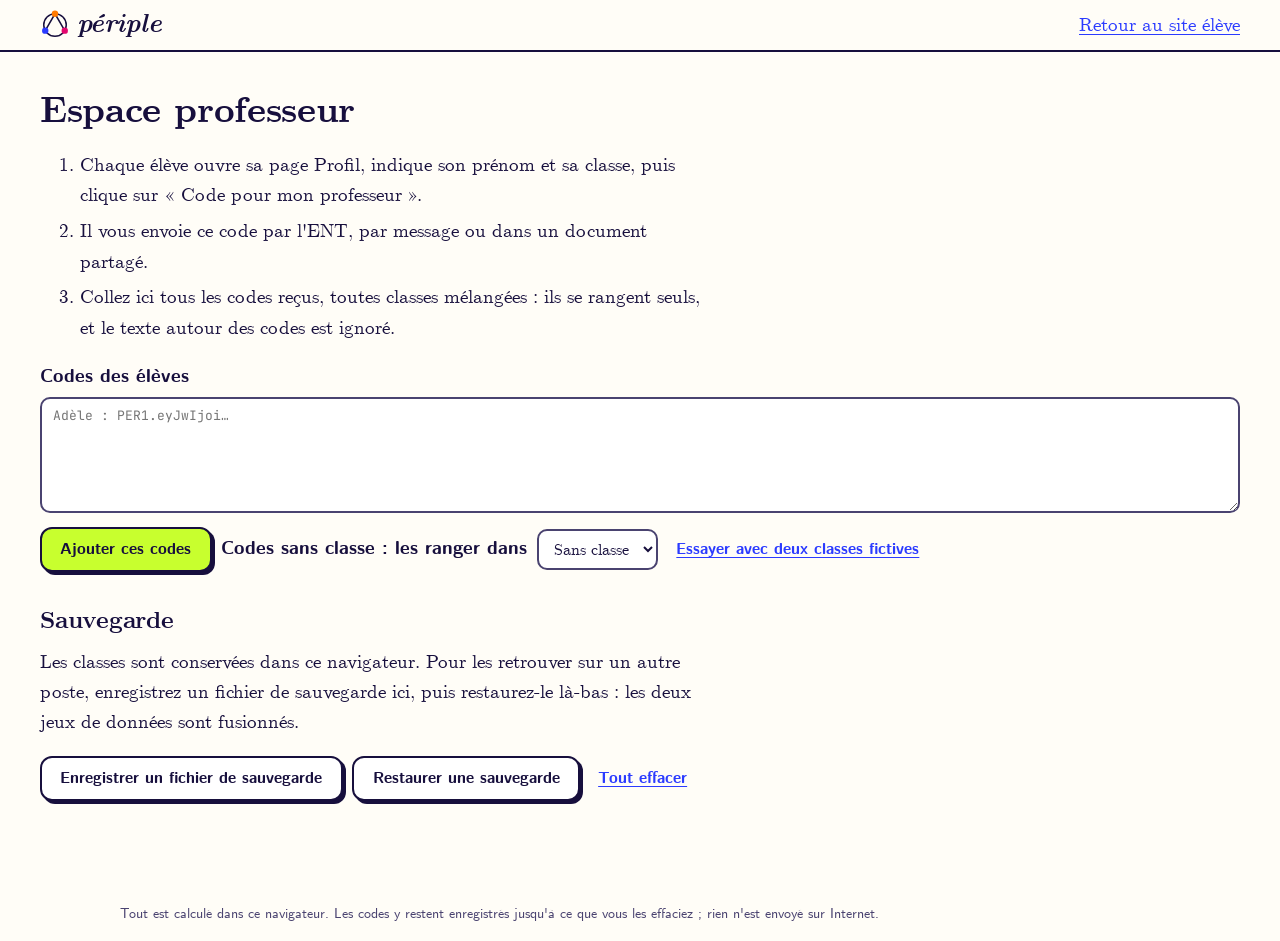
==== prof.html @ 724ad152 "Périple : pilote de trois escales, section Problèmes, thèmes par époque Archimède et π, Euler et Kön" ====
<!DOCTYPE html>
<html lang="fr">
<head>
<meta charset="utf-8">
<meta name="viewport" content="width=device-width, initial-scale=1">
<title>Périple, espace professeur</title>
<meta name="robots" content="noindex">
<link rel="icon" href="data:image/svg+xml,%3Csvg xmlns='http://www.w3.org/2000/svg' viewBox='0 0 32 32'%3E%3Ccircle cx='16' cy='16' r='12' fill='%23F1F3EE' stroke='%2316233B' stroke-width='1.6'/%3E%3Cpath d='M5.6 22L16 4L26.4 22' fill='none' stroke='%2316233B' stroke-width='1.6'/%3E%3Ccircle cx='5.6' cy='22' r='3.4' fill='%232A4BA0'/%3E%3Ccircle cx='16' cy='4' r='3.4' fill='%238A6100'/%3E%3Ccircle cx='26.4' cy='22' r='3.4' fill='%23AE2F58'/%3E%3C/svg%3E">
<link rel="stylesheet" href="css/style.css">
</head>
<body class="prof">
<header class="entete">
  <a class="logo" href="index.html" aria-label="Périple, retour au site élève">
    <svg viewBox="0 0 32 32" aria-hidden="true"><circle cx="16" cy="16" r="12" fill="none" stroke="var(--encre)" stroke-width="1.6"/><path d="M5.6 22L16 4L26.4 22" fill="none" stroke="var(--encre)" stroke-width="1.6" stroke-linejoin="round"/><circle cx="5.6" cy="22" r="3.4" fill="var(--p1)"/><circle cx="16" cy="4" r="3.4" fill="var(--p3)"/><circle cx="26.4" cy="22" r="3.4" fill="var(--p2)"/></svg>
    périple
  </a>
  <a href="index.html" style="margin-left:auto">Retour au site élève</a>
</header>
<main>
  <h1>Espace professeur</h1>
  <ol class="prose">
    <li>Chaque élève ouvre sa page Profil, indique son prénom et sa classe, puis clique sur « Code pour mon professeur ».</li>
    <li>Il vous envoie ce code par l'ENT, par message ou dans un document partagé.</li>
    <li>Collez ici tous les codes reçus, toutes classes mélangées : ils se rangent seuls, et le texte autour des codes est ignoré.</li>
  </ol>
  <label for="codes">Codes des élèves</label>
  <textarea id="codes" class="reponse large" rows="5" spellcheck="false" placeholder="Adèle : PER1.eyJwIjoi…"></textarea>
  <div class="actions">
    <button class="btn" id="ajouter">Ajouter ces codes</button>
    <label for="defaut" class="en-ligne">Codes sans classe : les ranger dans</label>
    <select id="defaut"><option value="">Sans classe</option></select>
    <button class="btn lien" id="exemple">Essayer avec deux classes fictives</button>
  </div>
  <p id="etat" class="muet" aria-live="polite"></p>
  <nav id="onglets" class="onglets" role="tablist" aria-label="Classes"></nav>
  <div id="nouvelle" class="gestion" hidden>
    <label for="nom-classe" class="en-ligne">Nom de la nouvelle classe</label>
    <input id="nom-classe" class="court" type="text" maxlength="12" placeholder="2DE4" autocomplete="off">
    <button class="btn secondaire" id="creer">Créer</button>
  </div>
  <div id="resultats"></div>
  <h2>Sauvegarde</h2>
  <p class="prose">Les classes sont conservées dans ce navigateur. Pour les retrouver sur un autre poste, enregistrez un fichier de sauvegarde ici, puis restaurez-le là-bas : les deux jeux de données sont fusionnés.</p>
  <div class="actions">
    <button class="btn secondaire" id="exp">Enregistrer un fichier de sauvegarde</button>
    <label class="btn secondaire" for="imp">Restaurer une sauvegarde</label><input type="file" id="imp" accept="application/json,.json" class="sr">
    <button class="btn lien danger" id="vider">Tout effacer</button>
  </div>
</main>
<footer class="pied">
  <span>Tout est calculé dans ce navigateur. Les codes y restent enregistrés jusqu'à ce que vous les effaciez ; rien n'est envoyé sur Internet.</span>
</footer>
<script src="js/contenu.js"></script>
<script src="js/bilan.js"></script>
<script src="js/prof.js"></script>
</body>
</html>
---- css/style.css ----
/* Périple — feuille de style. Moteur repris de Synapse ; l'identité propre au site est à la fin du fichier.
   Les noms de variables viennent du moteur d'origine : --ecaille = couleur d'action et de réussite (malachite),
   --soleil = accent (safran : points, étoiles), --corail = erreur, --ciel = liens et focus (lapis).
   --p1 lapis = méthodes, --p2 garance = paradoxes, --p3 ocre = figures. */
@font-face { font-family: "CMU Serif"; font-style: normal; font-weight: 400; font-display: swap; src: url(../polices/cmu-serif-500-roman.woff2) format("woff2"); }
@font-face { font-family: "CMU Serif"; font-style: italic; font-weight: 400; font-display: swap; src: url(../polices/cmu-serif-500-italic.woff2) format("woff2"); }
@font-face { font-family: "CMU Serif"; font-style: normal; font-weight: 700; font-display: swap; src: url(../polices/cmu-serif-700-roman.woff2) format("woff2"); }
@font-face { font-family: "CMU Serif"; font-style: italic; font-weight: 700; font-display: swap; src: url(../polices/cmu-serif-700-italic.woff2) format("woff2"); }
@font-face { font-family: "CMU Sans Serif"; font-style: normal; font-weight: 400; font-display: swap; src: url(../polices/cmu-sans-serif-500-roman.woff2) format("woff2"); }
@font-face { font-family: "CMU Sans Serif"; font-style: normal; font-weight: 700; font-display: swap; src: url(../polices/cmu-sans-serif-700-roman.woff2) format("woff2"); }
@font-face { font-family: "JetBrains Mono"; font-style: normal; font-weight: 400; font-display: swap; src: url(../polices/jetbrains-mono-latin-400-normal.woff2) format("woff2"); }
@font-face { font-family: "JetBrains Mono"; font-style: normal; font-weight: 700; font-display: swap; src: url(../polices/jetbrains-mono-latin-700-normal.woff2) format("woff2"); }
:root {
  --fond: #FFFDF7; --carte: #FFFFFF; --encre: #170F3D; --encre2: #4A4370; --trait: #DCD6F2;
  --ecaille: #00804F; --sur-ecaille: #FFFFFF; --ecaille-pale: #D2FFE6;
  --soleil: #FFB800; --corail: #D4002A; --corail-pale: #FFE1E7; --ciel: #2B3BFF;
  --p1: #2B3BFF; --p2: #E3066F; --p3: #FF7A00; --p4: #00804F;
  --acide: #C8FF2E; --rose: #FF4D9D; --jaune: #FFE01A; --turquoise: #00C9B7; --violet: #6B2BFF; --nuit: #170F3D;
  --eau: #A6E9F5; --terre: #FFF3C4;
  --ed-fond: #170F3D; --ed-texte: #F1EEFF; --ed-num: #8F87C2; --ed-com: #A9A2D6; --ed-bord: transparent;
  --titre: "CMU Serif", "Latin Modern Roman", "Computer Modern", Georgia, serif;
  --texte: "CMU Serif", "Latin Modern Roman", "Computer Modern", Georgia, serif;
  --ui: "CMU Sans Serif", "Segoe UI", system-ui, sans-serif;
  --mono: "JetBrains Mono", ui-monospace, Consolas, "Courier New", monospace;
}
[data-theme="sombre"] {
  --fond: #0E0A2A; --carte: #1A1444; --encre: #F4F1FF; --encre2: #BDB6E0; --trait: #352C6E;
  --ecaille: #3DF5A3; --sur-ecaille: #04261A; --ecaille-pale: #0E3B2C;
  --soleil: #FFD23F; --corail: #FF7A93; --corail-pale: #4A1626; --ciel: #A3ADFF;
  --p1: #8E9BFF; --p2: #FF6FB3; --p3: #FFA347; --p4: #3DF5A3;
  --eau: #1B4470; --terre: #2C2466;
  --ed-fond: #231B55; --ed-num: #9F97D0; --ed-com: #B5AEDF; --ed-bord: #453A8A;
}
*, *::before, *::after { box-sizing: border-box; }
html { -webkit-text-size-adjust: 100%; }
body { margin: 0; background: var(--fond); color: var(--encre); font: 1.0625rem/1.6 var(--texte); padding-bottom: 5rem; }
h1, h2 { font-family: var(--titre); font-weight: 700; line-height: 1.15; letter-spacing: -0.025em; margin: 0 0 .5em; text-wrap: balance; }
h1 { font-size: clamp(1.6rem, 1.2rem + 1.6vw, 2.25rem); }
h1:focus { outline: none; }
h2 { font-size: 1.5rem; }
p { margin: 0 0 1em; }
a { color: var(--ciel); text-underline-offset: 3px; }
code, pre { font-family: var(--mono); font-size: .9em; }
:focus-visible { outline: 3px solid var(--ciel); outline-offset: 2px; border-radius: 4px; }
.sr { position: absolute; width: 1px; height: 1px; overflow: hidden; clip-path: inset(50%); white-space: nowrap; }
.muet { color: var(--encre2); font-size: .95rem; }
[hidden] { display: none !important; }

/* En-tête */
.entete { position: sticky; top: 0; z-index: 20; display: flex; align-items: center; gap: 1.5rem; padding: .6rem clamp(1rem, 4vw, 2.5rem); background: var(--fond); border-bottom: 2px solid var(--trait); }
.logo { display: flex; align-items: center; gap: .45rem; font: 800 1.35rem/1 var(--titre); letter-spacing: -0.04em; color: var(--encre); text-decoration: none; }
.logo svg { width: 30px; height: 30px; }
nav.principal { display: flex; gap: .25rem; margin-right: auto; }
nav.principal a { padding: .45rem .8rem; border-radius: 999px; color: var(--encre); text-decoration: none; font-weight: 700; }
nav.principal a:hover { background: var(--trait); }
nav.principal a[aria-current] { background: var(--encre); color: var(--fond); }
.stats { display: flex; align-items: center; gap: .9rem; font-weight: 700; font-size: .95rem; }
.stat-niveau { display: grid; grid-template-columns: auto auto; gap: 0 .6rem; align-items: baseline; color: var(--encre); text-decoration: none; }
.stat-niveau .jauge { grid-column: 1 / -1; }
#stat-xp { color: var(--encre2); font-weight: 400; text-align: right; }
.jauge { display: block; height: 6px; min-width: 120px; background: var(--trait); border-radius: 99px; overflow: hidden; }
.jauge i { display: block; height: 100%; background: var(--soleil); border-radius: 99px; transition: width .5s; }
.jauge.grand { height: 12px; }
.serie { display: flex; align-items: center; gap: .2rem; }
.serie svg { width: 18px; height: 18px; fill: var(--soleil); }
#btn-theme { width: 2.4rem; height: 2.4rem; border-radius: 50%; border: 2px solid var(--trait); background: var(--carte); color: var(--encre); cursor: pointer; font-size: 1rem; }

main { max-width: 1120px; margin: 0 auto; padding: clamp(1.2rem, 3vw, 2.5rem) clamp(1rem, 4vw, 2.5rem); }
.pied { max-width: 1120px; margin: 2rem auto 0; padding: 1rem clamp(1rem, 4vw, 2.5rem); color: var(--encre2); font-size: .9rem; display: flex; flex-wrap: wrap; gap: .5rem 1.5rem; }
#etat-python::before { content: ""; display: inline-block; width: .6em; height: .6em; border-radius: 50%; margin-right: .4em; background: var(--soleil); }
#etat-python[data-etat="pret"]::before { background: var(--ecaille); }
#etat-python[data-etat="echec"]::before { background: var(--corail); }

/* Boutons */
.btn { display: inline-flex; align-items: center; justify-content: center; min-height: 2.75rem; padding: .55rem 1.15rem; border: 2px solid var(--ecaille); border-radius: 12px; background: var(--ecaille); color: var(--sur-ecaille); font: 700 1rem var(--texte); text-decoration: none; cursor: pointer; }
.btn:hover { filter: brightness(1.08); }
.btn:active { transform: translateY(1px); }
.btn.gros { font-size: 1.15rem; padding: .8rem 1.5rem; border-radius: 14px; }
.btn.petit { min-height: 2.2rem; padding: .3rem .8rem; }
.btn.secondaire { background: transparent; color: var(--encre); border-color: var(--encre); }
.btn.lien { background: none; border-color: transparent; color: var(--ciel); padding-inline: .4rem; text-decoration: underline; text-underline-offset: 3px; }
.btn.danger { color: var(--corail); }
.actions { display: flex; flex-wrap: wrap; align-items: center; gap: .6rem; margin: .9rem 0; }
.actions.fin { margin-top: 2rem; }

/* Éditeur et console */
.ed { display: flex; border: 1px solid var(--ed-bord); background: var(--ed-fond); border-radius: 14px; overflow: hidden; font: 15px/1.6 var(--mono); }
.ed:focus-within { outline: 3px solid var(--ciel); outline-offset: 2px; }
.ed-num { padding: 14px 10px 14px 14px; text-align: right; color: var(--ed-num); white-space: pre; user-select: none; }
.ed-zone { position: relative; flex: 1; min-width: 0; }
.ed-hl, .ed textarea { margin: 0; padding: 14px 14px 14px 4px; font: inherit; white-space: pre; tab-size: 4; border: 0; letter-spacing: 0; }
.ed-hl { position: absolute; inset: 0; overflow: hidden; color: var(--ed-texte); pointer-events: none; }
.ed textarea { display: block; position: relative; width: 100%; resize: none; background: transparent; color: transparent; caret-color: #fff; outline: none; overflow-x: auto; overflow-y: hidden; }
.ed textarea::selection { background: rgba(122, 162, 255, .35); }
.t-c { color: var(--ed-com); font-style: italic; } .t-s { color: #9CE0A8; } .t-k { color: #FFC857; font-weight: 700; } .t-b { color: #8CC8FF; } .t-n { color: #FFA3B1; }
pre.code { margin: 0 0 1rem; padding: 14px 16px; border: 1px solid var(--ed-bord); background: var(--ed-fond); color: var(--ed-texte); border-radius: 14px; overflow-x: auto; font-size: 15px; line-height: 1.6; }
.cons { min-height: 3.2rem; padding: .8rem 1rem; background: var(--carte); border: 2px solid var(--trait); border-radius: 14px; }
.cons pre { margin: 0; white-space: pre-wrap; word-break: break-word; font-size: 15px; line-height: 1.55; }
.cons p { margin: 0; }
.charge::after { content: ""; display: inline-block; width: .9em; height: .9em; margin-left: .5em; vertical-align: -.1em; border: 2px solid var(--trait); border-top-color: var(--ecaille); border-radius: 50%; animation: tourne .8s linear infinite; }
@keyframes tourne { to { transform: rotate(360deg); } }
.err { margin-top: .6rem; padding: .7rem .9rem; background: var(--corail-pale); border-left: 5px solid var(--corail); border-radius: 8px; }
.err:first-child { margin-top: 0; }
.err strong { color: var(--corail); }
.err p { margin: .2rem 0 .4rem; }
.err code { display: block; color: var(--encre2); white-space: pre-wrap; }
.saisie { display: flex; gap: .5rem; margin-top: .5rem; }
.saisie input, #pseudo, .reponse { font: 15px/1.5 var(--mono); padding: .45rem .7rem; border: 2px solid var(--encre2); border-radius: 10px; background: var(--carte); color: var(--encre); }
.saisie input { flex: 1; min-width: 0; }
.reponse { display: block; width: 100%; max-width: 32rem; margin: .3rem 0; resize: vertical; }
label { font-weight: 700; display: block; margin-top: 1rem; }
label.btn { margin-top: 0; }
#pseudo { display: block; width: 100%; max-width: 20rem; font-family: var(--texte); font-size: 1rem; }

/* Pas à pas */
.pap { display: grid; gap: .7rem; }
.pap-titre { font-weight: 700; margin: 0; }
.pap-cmd { display: flex; flex-wrap: wrap; align-items: center; gap: .5rem; }
.pap-cmd input { flex: 1 1 8rem; min-width: 6rem; accent-color: var(--ecaille); }
.pap-cmd .btn { flex: 0 0 auto; }
.pap-cmd button:disabled { opacity: .4; cursor: default; }
.pap-corps { display: grid; grid-template-columns: repeat(auto-fit, minmax(230px, 1fr)); gap: .8rem; align-items: start; }
.pap-code { border: 1px solid var(--ed-bord); background: var(--ed-fond); color: var(--ed-texte); border-radius: 10px; padding: .5rem 0; font: 14px/1.65 var(--mono); overflow-x: auto; max-height: 24rem; }
.pap-code div { display: flex; white-space: pre; padding-right: .8rem; border-left: 4px solid transparent; min-width: max-content; }
.pap-code code { font: inherit; }
.pap-code .fleche { width: 1.3em; text-align: center; color: var(--soleil); flex: none; }
.pap-code .num { width: 1.8em; margin-right: .9em; text-align: right; color: var(--ed-num); flex: none; }
.pap-code .va { background: rgba(245, 179, 1, .22); border-left-color: var(--soleil); }
.pap-code .vient { background: rgba(255, 255, 255, .08); }
.pap-sous { font-weight: 700; font-size: .9rem; margin: .6rem 0 .2rem; color: var(--encre2); }
.pap-sous:first-child { margin-top: 0; }
.pap-etat table { width: 100%; border-collapse: collapse; font: 14px/1.5 var(--mono); }
.pap-etat th, .pap-etat td { text-align: left; padding: .2rem .5rem; border-bottom: 1px solid var(--trait); font-weight: 400; word-break: break-word; }
.pap-etat th { width: 35%; color: var(--encre2); }
.pap-etat .change td, .pap-etat .change th { background: var(--ecaille-pale); font-weight: 700; color: var(--encre); }
.pap-etat pre { font-size: 14px; }

/* Accueil */
.hero { display: grid; grid-template-columns: minmax(0, 1fr) minmax(0, 1fr); gap: clamp(1.5rem, 4vw, 3.5rem); align-items: center; padding: clamp(.5rem, 3vw, 2.5rem) 0 clamp(2rem, 5vw, 4rem); }
.hero h1 { font-size: clamp(2.1rem, 1.2rem + 4vw, 3.7rem); line-height: 1.04; letter-spacing: -0.04em; font-weight: 800; }
.hero-texte p { font-size: 1.2rem; max-width: 34ch; color: var(--encre2); margin-bottom: 1.6rem; }
.hero-demo .cons { min-height: 6.2rem; }
.parcours { padding: 2rem 0 2.5rem; border-top: 2px solid var(--trait); display: grid; grid-template-columns: 15rem minmax(0, 1fr); gap: 1.5rem 3rem; }
.parcours > header h2 { font-size: 2.2rem; margin-bottom: .2rem; }
.parcours > header p { color: var(--encre2); }
.fin-parcours .btn { justify-self: start; align-self: center; }
.serpent { position: relative; list-style: none; padding: 0; margin: 0; }
.serpent svg { position: absolute; inset: 0; width: 100%; height: 100%; pointer-events: none; overflow: visible; }
.piste, .corps, .ecailles { fill: none; stroke-linecap: round; stroke-linejoin: round; }
.piste { stroke: var(--trait); stroke-width: 16; }
.corps { stroke: var(--ecaille); stroke-width: 30; }
.ecailles { stroke: var(--soleil); stroke-width: 7; stroke-dasharray: .1 20; }
.rang { position: relative; display: flex; align-items: center; gap: 1.4rem; min-height: 92px; margin-left: calc(var(--k) * var(--pas)); }
.noeud { position: relative; z-index: 1; flex: none; display: grid; place-items: center; width: 60px; height: 60px; margin: 8px; border-radius: 50%; background: var(--carte); border: 4px solid var(--trait); color: var(--encre2); font: 800 1.35rem var(--titre); text-decoration: none; }
.noeud:hover { border-color: var(--ecaille); }
.noeud.fait { background: var(--ecaille); border-color: var(--ecaille); color: var(--sur-ecaille); }
.noeud.tete { width: 76px; height: 76px; margin: 0; background: var(--ecaille); border-color: var(--ecaille); }
.noeud.tete::after { content: ""; position: absolute; left: 50%; bottom: -15px; width: 6px; height: 16px; margin-left: -3px; background: var(--corail); border-radius: 0 0 3px 3px; z-index: -1; }
.yeux { display: flex; gap: 10px; margin-top: 6px; }
.yeux i { width: 18px; height: 18px; border-radius: 50%; background: #fff; display: grid; place-items: center; }
.yeux i::after { content: ""; width: 8px; height: 8px; border-radius: 50%; background: #14213D; transform: translateY(2px); }
.rang-texte { display: flex; flex-direction: column; line-height: 1.35; }
.rang-texte a { color: var(--encre); text-decoration: none; font: 800 1.25rem var(--titre); }
.rang-texte a:hover { text-decoration: underline; }
.rang-texte > span { color: var(--encre2); font-size: .95rem; }
.etoiles { color: var(--soleil); letter-spacing: .05em; }
.etoiles .vide, .difficulte .vide { color: var(--trait); }

/* Chapitre */
.fil { display: flex; flex-wrap: wrap; align-items: center; gap: .5rem 1.2rem; margin-bottom: 1.6rem; }
.retour { font-weight: 700; }
.retour::before { content: "‹ "; }
.fil-titre { color: var(--encre2); }
.fil-titre strong { color: var(--encre); }
.pas { display: flex; flex-wrap: wrap; gap: 6px; list-style: none; margin: 0 0 0 auto; padding: 0; }
.pas a { display: block; width: 22px; height: 22px; border-radius: 50%; border: 3px solid var(--trait); background: var(--carte); }
.pas a.lecon { border-radius: 7px; }
.pas a.fait { background: var(--ecaille); border-color: var(--ecaille); }
.pas a[aria-current] { box-shadow: 0 0 0 3px var(--fond), 0 0 0 6px var(--encre); }
.etape { max-width: 46rem; }
.etape-code { max-width: none; }
.prose { max-width: 66ch; }
.prose ul { padding-left: 1.2rem; }
.prose li { margin-bottom: .3em; }
.prose code, .resultats code, .indice code { background: var(--ecaille-pale); padding: .08em .35em; border-radius: 5px; }
.prose pre { background: var(--carte); border: 2px solid var(--trait); border-radius: 10px; padding: .6rem .9rem; overflow-x: auto; }
.essai { margin-top: 1.5rem; }
.essai-titre { font: 800 1.1rem var(--titre); margin-bottom: .5rem; }
.etape-nav { display: flex; justify-content: space-between; gap: 1rem; margin-top: 3rem; padding-top: 1rem; border-top: 2px solid var(--trait); font-size: .95rem; }
.choix { display: grid; gap: .6rem; max-width: 34rem; }
.choix button { text-align: left; padding: .8rem 1rem; border: 2px solid var(--encre2); border-radius: 12px; background: var(--carte); color: var(--encre); font: 1.05rem var(--texte); cursor: pointer; }
.choix button:hover:not(:disabled) { border-color: var(--ecaille); background: var(--ecaille-pale); }
.choix button.bon { border-color: var(--ecaille); background: var(--ecaille-pale); font-weight: 700; opacity: 1; }
.choix button.faux { border-color: var(--corail); background: var(--corail-pale); text-decoration: line-through; }
.choix button:disabled { cursor: default; }
.choix button:disabled:not(.bon):not(.faux) { opacity: .55; }
.retour-qcm { min-height: 1.6em; margin-top: .8rem; color: var(--corail); font-weight: 700; }
.lignes { list-style: none; padding: 0; margin: 0 0 1rem; display: grid; gap: 6px; }
.lignes li { display: flex; align-items: stretch; gap: 6px; }
.lignes pre.code { flex: 1; margin: 0; padding: 10px 14px; border-radius: 10px; }
.fleches { display: flex; gap: 4px; }
.fleches button { width: 2.75rem; border: 2px solid var(--encre2); border-radius: 10px; background: var(--carte); color: var(--encre); font-size: 1.1rem; cursor: pointer; }
.fleches button:disabled { opacity: .3; cursor: default; }
.duo { display: grid; grid-template-columns: minmax(0, 5fr) minmax(0, 7fr); gap: 2rem 2.5rem; align-items: start; }
.difficulte { color: var(--ecaille); font-size: .9rem; }
.cons:empty { display: none; }
.indice { margin-top: 1rem; padding: .7rem .9rem; background: var(--carte); border-left: 5px solid var(--soleil); border-radius: 8px; }
.indice pre.code { margin: .6rem 0 0; }
.indice.refaire { border-left-color: var(--ecaille); }
.indice.refaire .btn { min-height: 0; padding: 0 .2rem; }
.atelier .actions { margin: .7rem 0; }
.tests { margin-top: .8rem; }
.echec-titre { font-weight: 700; }
.resultats { list-style: none; padding: 0; margin: 0; display: grid; gap: .5rem; }
.resultats li { display: flex; gap: .6rem; }
.resultats li > div { min-width: 0; flex: 1; }
.marque { flex: none; width: 1.6rem; height: 1.6rem; display: grid; place-items: center; border-radius: 50%; font-weight: 700; color: #fff; background: var(--corail); }
.resultats .ok .marque { background: var(--ecaille); color: var(--sur-ecaille); }
.compare { display: grid; grid-template-columns: 1fr 1fr; gap: .6rem; margin-top: .4rem; }
.compare span { font-size: .85rem; color: var(--encre2); font-weight: 700; }
.compare pre { margin: 0; padding: .5rem .7rem; background: var(--carte); border: 2px solid var(--trait); border-radius: 8px; overflow-x: auto; max-height: 14rem; }
.succes { display: flex; flex-wrap: wrap; align-items: center; justify-content: space-between; gap: 1rem; margin-top: 1.2rem; padding: 1rem 1.2rem; background: var(--ecaille-pale); border: 2px solid var(--ecaille); border-radius: 14px; animation: pose .35s cubic-bezier(.2, 1.4, .4, 1); }
.succes strong { font: 800 1.3rem var(--titre); margin-right: .8rem; }
.succes .gain { font-weight: 700; color: var(--ecaille); }
.succes p { margin: .4rem 0 0; max-width: 60ch; }
@keyframes pose { from { transform: scale(.96); opacity: 0; } }

/* Bilan, défis, profil */
.bilan-etoiles { font: 800 3rem/1 var(--titre); margin: .5rem 0 1rem; }
.recap { list-style: none; padding: 0; margin: 1.5rem 0 0; max-width: 34rem; }
.recap li { display: flex; justify-content: space-between; gap: 1rem; padding: .5rem 0; border-bottom: 1px solid var(--trait); }
.page { max-width: 52rem; }
.page.problemes { max-width: none; }
.page h2 { margin-top: 2.5rem; }
.defis { list-style: none; padding: 0; margin: 1.5rem 0 0; }
.defis a { display: flex; flex-wrap: wrap; align-items: baseline; gap: .4rem 1rem; padding: 1rem .2rem; border-bottom: 2px solid var(--trait); color: var(--encre); text-decoration: none; }
.defis a:hover strong { text-decoration: underline; }
.defis strong { font: 800 1.3rem var(--titre); }
.defis .muet { margin-left: auto; }
.pastille { padding: .1rem .6rem; border-radius: 99px; background: var(--soleil); color: #14213D; font-size: .85rem; font-weight: 700; }
.profil-haut { display: grid; grid-template-columns: minmax(0, 3fr) minmax(0, 2fr); gap: 2rem; align-items: start; }
.mue-nom { font: 800 clamp(1.8rem, 5vw, 2.8rem)/1.05 var(--titre); letter-spacing: -0.03em; margin-bottom: .3rem; color: var(--ecaille); }
.mues { display: flex; flex-wrap: wrap; gap: .3rem .5rem; list-style: none; padding: 0; margin: 1rem 0 0; font-size: .9rem; color: var(--encre2); }
.mues li::after { content: " ›"; }
.mues li:last-child::after { content: ""; }
.mues li.fait { color: var(--encre); font-weight: 700; }
.chiffres { margin: 0; display: grid; gap: .8rem; }
.chiffres div { display: flex; justify-content: space-between; align-items: baseline; gap: 1rem; border-bottom: 1px solid var(--trait); padding-bottom: .4rem; }
.chiffres dd { margin: 0; font: 800 1.5rem var(--titre); }
.badges { list-style: none; padding: 0; margin: 0; display: grid; grid-template-columns: repeat(auto-fill, minmax(15rem, 1fr)); gap: 1rem 1.5rem; }
.badges li { display: flex; gap: .8rem; align-items: center; color: var(--encre2); }
.badges li div { display: flex; flex-direction: column; line-height: 1.3; font-size: .92rem; }
.badges li.obtenu strong { color: var(--encre); }
.ecusson { flex: none; width: 44px; height: 50px; background: var(--trait); clip-path: polygon(50% 0, 100% 25%, 100% 75%, 50% 100%, 0 75%, 0 25%); }
.obtenu .ecusson { background: radial-gradient(circle at 50% 38%, var(--soleil) 0 9px, transparent 10px), var(--ecaille); }

/* Tableau de classe */
.reponse.large { max-width: none; font-size: 13px; word-break: break-all; }
.prof main { max-width: 1280px; }
.prof h2 { margin-top: 2.2rem; }
label.en-ligne { margin: 0; }
select { font: 1rem var(--texte); padding: .5rem .7rem; border: 2px solid var(--encre2); border-radius: 10px; background: var(--carte); color: var(--encre); max-width: 100%; }
.defile { overflow-x: auto; border: 2px solid var(--trait); border-radius: 12px; background: var(--carte); }
table.classe, table.etapes { border-collapse: collapse; width: 100%; font-size: .95rem; }
.classe th, .classe td, .etapes th, .etapes td { padding: .45rem .6rem; border-bottom: 1px solid var(--trait); text-align: center; white-space: nowrap; vertical-align: top; }
.classe tbody th, .classe tfoot th, .classe thead th:first-child { position: sticky; left: 0; z-index: 1; background: var(--carte); text-align: left; }
.classe thead th { vertical-align: bottom; background: var(--carte); }
.classe thead button { font: 700 .92rem var(--texte); color: var(--encre); background: none; border: 0; padding: .2rem; cursor: pointer; white-space: nowrap; }
.classe thead button:hover { text-decoration: underline; }
.classe .sous { display: block; font-size: .78rem; font-weight: 400; color: var(--encre2); max-width: 8.5rem; overflow: hidden; text-overflow: ellipsis; margin: 0 auto; }
.classe td.plein { background: var(--ecaille); color: var(--sur-ecaille); font-weight: 700; }
.classe td.plein .sous { color: inherit; }
.classe td.partiel { background: var(--ecaille-pale); }
.classe td.vide { color: var(--encre2); }
.classe tfoot td, .classe tfoot th { font-weight: 700; border-bottom: 0; }
#detail { overflow-x: auto; }
.etapes { max-width: 52rem; }
.etapes th, .etapes td { text-align: left; white-space: normal; }
.etapes td:nth-child(3) { white-space: nowrap; }
.barre { display: inline-block; width: 6rem; height: .7rem; margin-right: .4rem; background: var(--trait); border-radius: 99px; overflow: hidden; vertical-align: middle; }
.barre i { display: block; height: 100%; background: var(--ecaille); }

/* ---------- Synapse : carte, parties, nouvelles étapes ---------- */
.hero-reseau { text-align: center; }
svg.reseau { width: 100%; max-width: 440px; height: auto; }
.reseau line { stroke: var(--trait); stroke-width: 1.4; }
.reseau line.allume { stroke: var(--soleil); stroke-width: 2.6; }
.reseau circle { fill: var(--carte); stroke-width: 3.5; }
.reseau circle.p1 { stroke: var(--p1); } .reseau circle.p2 { stroke: var(--p2); } .reseau circle.p3 { stroke: var(--p3); } .reseau circle.p4 { stroke: var(--p4); }
.reseau circle.fait.p1 { fill: var(--p1); } .reseau circle.fait.p2 { fill: var(--p2); } .reseau circle.fait.p3 { fill: var(--p3); } .reseau circle.fait.p4 { fill: var(--p4); }
.reseau circle.encours { stroke-width: 6; }
.reseau circle.avenir { stroke-dasharray: 4 5; stroke-width: 2; }
.reseau text { font: 800 15px var(--titre); fill: var(--encre); text-anchor: middle; pointer-events: none; }
.reseau text.fait { fill: var(--carte); }
.reseau text.avenir { fill: var(--encre2); }
.reseau a:hover circle, .reseau a:focus-visible circle { stroke-width: 7; }
.reseau a:focus-visible { outline: none; }
.partie { --pc: var(--p1); padding: 2rem 0 2.2rem; border-top: 2px solid var(--trait); display: grid; grid-template-columns: 17rem minmax(0, 1fr); gap: 1rem 3rem; }
.partie.p2 { --pc: var(--p2); } .partie.p3 { --pc: var(--p3); } .partie.p4 { --pc: var(--p4); }
.partie-num { margin: 0 0 .2rem; font-weight: 700; color: var(--pc); }
.partie > header h2 { font-size: 1.7rem; margin-bottom: .4rem; }
.partie > header p:last-child { color: var(--encre2); }
.chapitres { list-style: none; margin: 0; padding: 0; display: grid; gap: .3rem; }
.chapitres li > a, .chapitres li > div { display: flex; align-items: center; gap: 1rem; padding: .7rem .6rem; border-radius: 14px; color: var(--encre); text-decoration: none; }
.chapitres li > a:hover { background: var(--carte); }
.chapitres .num { flex: none; display: grid; place-items: center; width: 46px; height: 46px; border-radius: 50%; border: 3.5px solid var(--pc); font: 800 1.1rem var(--titre); background: var(--carte); }
.chapitres .fait .num { background: var(--pc); color: var(--carte); }
.chapitres .avenir { color: var(--encre2); }
.chapitres .avenir .num { border-style: dashed; border-width: 2px; }
.chapitres .txt { display: flex; flex-direction: column; line-height: 1.35; min-width: 0; }
.chapitres .txt strong { font: 700 1.12rem/1.3 var(--titre); letter-spacing: -0.01em; }
.chapitres .txt > span { color: var(--encre2); font-size: .95rem; }
.question { font-size: 1.1rem; }
.etape-lecon.synthese { border: 2px solid var(--soleil); border-radius: 18px; padding: 1.4rem clamp(1rem, 3vw, 2rem); background: var(--carte); }
aside.savoir, aside.retenir { margin: 1.2rem 0; padding: .8rem 1rem; border-radius: 10px; border-left: 5px solid var(--soleil); background: var(--carte); }
aside.retenir { border-left-color: var(--ecaille); background: var(--ecaille-pale); }
.formule { font: 1.15rem var(--mono); text-align: center; padding: .6rem; overflow-x: auto; }
.je-sais { list-style: none; padding: 0; display: grid; grid-template-columns: repeat(auto-fit, minmax(15rem, 1fr)); gap: .3rem 1.5rem; }
.je-sais li::before { content: "☐ "; color: var(--soleil); font-size: 1.1em; }
table.donnees { border-collapse: collapse; margin: 0 0 1.2rem; font-size: .95rem; background: var(--carte); display: block; max-width: 100%; overflow-x: auto; width: max-content; }
.donnees th, .donnees td { border: 1px solid var(--trait); padding: .35rem .7rem; text-align: center; }
.donnees thead th { background: var(--encre); color: var(--fond); font-weight: 700; }
.donnees.large { width: auto; display: table; } .donnees.large td, .donnees.large tbody th { text-align: left; vertical-align: top; }
.deux-textes { display: grid; grid-template-columns: repeat(auto-fit, minmax(11rem, 1fr)); gap: 1rem; margin: 0 0 1.4rem; max-width: 34rem; }
.deux-textes figure { margin: 0; background: var(--carte); border: 2px solid var(--trait); border-radius: 14px; overflow: hidden; }
.deux-textes figcaption { background: var(--encre); color: var(--fond); font-weight: 700; padding: .3rem .9rem; }
.deux-textes p { margin: 0; padding: .9rem; font-style: italic; text-align: center; line-height: 1.7; }
.schema { margin: 1rem 0 1.2rem; }
.schema-titre { font-weight: 700; margin: .9rem 0 .4rem; }
.schema-ligne { display: flex; flex-wrap: wrap; align-items: center; gap: .4rem; }
.schema-ligne span, .schema-ligne b { padding: .45rem .7rem; border-radius: 10px; border: 2px solid var(--trait); background: var(--carte); font-size: .95rem; }
.schema-ligne b { border-color: var(--encre); background: var(--encre); color: var(--fond); }
.schema-ligne i { font-style: normal; font-weight: 700; color: var(--soleil); }
.frise { list-style: none; margin: 1rem 0 1.4rem; padding: 0 0 0 1.2rem; border-left: 4px solid var(--p1); }
.frise li { position: relative; padding: .25rem 0 .25rem .4rem; }
.frise li::before { content: ""; position: absolute; left: calc(-1.2rem - 9px); top: .75rem; width: 14px; height: 14px; border-radius: 50%; background: var(--soleil); }
.frise b { display: inline-block; min-width: 6.2rem; font-family: var(--titre); color: var(--p1); }
.frise .hiver { color: var(--encre2); font-style: italic; } .frise .hiver::before { background: var(--encre2); }
.phases { list-style: none; padding: 0; margin: 1rem 0; display: grid; grid-template-columns: repeat(auto-fit, minmax(11rem, 1fr)); gap: .6rem; counter-reset: ph; }
.phases li { counter-increment: ph; padding: .7rem .9rem; border-radius: 12px; background: var(--carte); border: 2px solid var(--trait); font-size: .95rem; }
.phases li strong { display: block; font-family: var(--titre); }
.phases li strong::before { content: counter(ph) ". "; color: var(--soleil); }
.lignes.phrases li p { flex: 1; margin: 0; padding: .6rem .9rem; border-radius: 10px; background: var(--carte); border: 2px solid var(--trait); }
.tri { list-style: none; padding: 0; margin: 0 0 1rem; display: grid; gap: .7rem; max-width: 46rem; }
.tri li { padding: .8rem 1rem; border-radius: 14px; background: var(--carte); border: 2px solid var(--trait); }
.tri li.juste { border-color: var(--ecaille); }
.tri li.faux { border-color: var(--corail); }
.tri-txt { margin: 0 0 .6rem; }
.tri-choix { display: flex; flex-wrap: wrap; gap: .4rem; }
.tri-choix button { flex: 1 1 auto; min-height: 2.6rem; padding: .4rem .8rem; border: 2px solid var(--encre2); border-radius: 10px; background: transparent; color: var(--encre); font: 1rem var(--texte); cursor: pointer; }
.tri-choix button[aria-pressed="true"] { background: var(--encre); border-color: var(--encre); color: var(--fond); font-weight: 700; }
.tri-choix button:disabled { cursor: default; }
.tri-choix button:disabled:not([aria-pressed="true"]) { opacity: .4; }
.tri .juste .tri-choix button[aria-pressed="true"] { background: var(--ecaille); border-color: var(--ecaille); color: var(--sur-ecaille); }
.tri-expl { margin: .6rem 0 0; font-size: .95rem; color: var(--encre2); }
.tri .faux .tri-expl { color: var(--corail); font-weight: 700; }
.quiz-n { margin: 1.4rem 0 .2rem; font-weight: 700; color: var(--encre2); font-size: .95rem; }
.quiz-txt { font: 700 1.2rem/1.35 var(--titre); letter-spacing: -0.01em; max-width: 40rem; }
.quiz-expl { display: flex; flex-wrap: wrap; align-items: center; justify-content: space-between; gap: .8rem 1rem; margin-top: 1rem; padding: .9rem 1.1rem; border-radius: 14px; background: var(--ecaille-pale); border: 2px solid var(--ecaille); }
.quiz-expl p { margin: 0; max-width: 56ch; flex: 1 1 16rem; }
.knn { display: grid; grid-template-columns: minmax(0, 360px) minmax(0, 1fr); gap: 1rem 1.6rem; align-items: start; padding: 1rem; border-radius: 16px; background: var(--carte); border: 2px solid var(--trait); max-width: 52rem; }
.knn svg { width: 100%; height: auto; touch-action: none; cursor: crosshair; user-select: none; }
.knn .grille { stroke: var(--trait); stroke-width: 1; } .knn .axe { stroke: var(--encre); stroke-width: 1.6; }
.knn .gradu { font: 11px var(--texte); fill: var(--encre2); }
.knn .saut { fill: var(--soleil); } .knn .saut.atyp { stroke: var(--encre); stroke-width: 2.5; }
.knn .criq { fill: var(--p1); }
.knn .lien { stroke: var(--encre); stroke-width: 1.6; stroke-dasharray: 5 4; }
.knn .inconnu { fill: #E8A20C; stroke: var(--encre); stroke-width: 1.5; } .knn .prise { fill: transparent; }
.knn-cmd { display: grid; gap: .7rem; }
.knn-legende { margin: 0; display: flex; flex-wrap: wrap; gap: .3rem 1.1rem; font-size: .95rem; }
.knn-legende span::before { content: ""; display: inline-block; width: .8em; height: .8em; margin-right: .4em; vertical-align: -.05em; }
.l-saut::before { background: var(--soleil); border-radius: 50%; } .l-criq::before { background: var(--p1); } .l-inc::before { background: #E8A20C; clip-path: polygon(50% 0, 61% 35%, 98% 35%, 68% 57%, 79% 91%, 50% 70%, 21% 91%, 32% 57%, 2% 35%, 39% 35%); width: 1em !important; height: 1em !important; }
.knn-ligne { display: flex; flex-wrap: wrap; align-items: center; gap: .4rem .5rem; }
.knn-ligne label { margin: 0; font-weight: 400; font-size: .95rem; }
.knn-ligne input { width: 4.6rem; font: 1rem var(--mono); padding: .35rem .4rem; border: 2px solid var(--encre2); border-radius: 8px; background: var(--carte); color: var(--encre); }
.knn-ligne button { min-height: 2.5rem; min-width: 2.7rem; padding: .3rem .7rem; border: 2px solid var(--encre2); border-radius: 10px; background: transparent; color: var(--encre); font: 700 .95rem var(--texte); cursor: pointer; }
.knn-ligne button[aria-pressed="true"] { background: var(--encre); border-color: var(--encre); color: var(--fond); }
.knn-coche { display: flex; gap: .5rem; align-items: flex-start; margin: 0; font-weight: 400; font-size: .95rem; }
.knn-coche input { width: 1.2rem; height: 1.2rem; margin-top: .2rem; accent-color: var(--ecaille); flex: none; }
.knn-res { margin: 0; padding: .6rem .8rem; border-radius: 10px; background: var(--fond); font-size: .97rem; }
.knn .frontiere { stroke: var(--ecaille); stroke-width: 3; }
.pc-journal { list-style: none; margin: 0; padding: .6rem .8rem; border-radius: 10px; background: var(--fond); font: .9rem/1.6 var(--mono); }
.pixels { display: grid; grid-template-columns: minmax(0, 330px) minmax(0, 1fr); gap: 1rem 1.6rem; align-items: start; padding: 1rem; border-radius: 16px; background: var(--carte); border: 2px solid var(--trait); max-width: 46rem; }
.pixels-grille { display: grid; grid-template-columns: repeat(10, 1fr); gap: 2px; }
.pixels-grille button { aspect-ratio: 1; padding: 0; border: 1px solid var(--trait); border-radius: 3px; background: var(--fond); color: var(--encre2); font: 700 .8rem var(--mono); cursor: pointer; }
.pixels-grille button[aria-pressed="true"] { background: var(--encre); color: var(--fond); border-color: var(--encre); }
.pixels-res { margin: 0 0 .6rem; }
.neurone { display: grid; grid-template-columns: minmax(0, 1fr) auto; gap: 1rem 2rem; align-items: start; padding: 1rem; border-radius: 16px; background: var(--carte); border: 2px solid var(--trait); max-width: 50rem; }
.neu-ligne { display: grid; grid-template-columns: minmax(0, 11rem) minmax(0, 1fr) 3rem; gap: .6rem; align-items: center; margin-bottom: .5rem; }
.neu-ligne label { margin: 0; font-weight: 400; }
.neu-ligne input { width: 100%; accent-color: var(--ecaille); height: 2rem; }
.neu-ligne output { font: 700 1rem var(--mono); text-align: right; }
.neu-regle { margin: .6rem 0 0; font-size: .95rem; color: var(--encre2); }
.neu-table { margin: 0; display: table; width: auto; }
.neu-table th span { display: block; font-weight: 400; font-size: .78rem; }
.neu-table tr.faux td { background: var(--corail-pale); color: var(--corail); }
blockquote.recit { margin: 0 0 1.2rem; padding: .9rem 1.1rem; border-left: 5px solid var(--soleil); border-radius: 10px; background: var(--carte); font-style: italic; max-width: 66ch; }
.gen { padding: 1rem; border-radius: 16px; background: var(--carte); border: 2px solid var(--trait); max-width: 46rem; }
.gen-titre { margin: .8rem 0 .2rem; font-weight: 700; font-size: .9rem; color: var(--encre2); }
.gen-titre:first-child { margin-top: 0; }
.gen-texte { margin: 0; font-family: var(--mono); font-size: .9rem; }
.gen-phrase { margin: 0; min-height: 2.2rem; font: 1.25rem var(--mono); }
.gen-phrase strong { background: var(--ecaille-pale); padding: 0 .3rem; border-radius: 6px; }
.gen-suivants { list-style: none; margin: 0; padding: 0; display: flex; flex-wrap: wrap; gap: .4rem; min-height: 2.2rem; }
.gen-suivants li { padding: .2rem .7rem; border-radius: 99px; border: 2px solid var(--encre2); font-family: var(--mono); font-size: .95rem; }
.gen-histo { margin: 0; padding-left: 1.2rem; font-size: .95rem; }
@media (max-width: 760px) { .donnees.large { display: block; overflow-x: auto; font-size: .9rem; } .donnees.large th, .donnees.large td { padding: .3rem .45rem; } }
@media (max-width: 900px) { .partie, .knn, .pixels, .neurone { grid-template-columns: minmax(0, 1fr); } }

/* Notifications */
#toasts { position: fixed; z-index: 50; right: 1rem; bottom: 5.5rem; display: grid; gap: .5rem; justify-items: end; pointer-events: none; }
.toast { padding: .7rem 1.1rem; border-radius: 12px; background: var(--encre); color: var(--fond); font-weight: 700; animation: pose .3s; max-width: 22rem; }
.toast.niveau, .toast.badge { background: var(--soleil); color: #1E2140; }
.toast.erreur { background: var(--corail); color: #fff; }
.confettis { position: fixed; inset: 0; z-index: 40; pointer-events: none; overflow: hidden; }
.confettis i { position: absolute; top: -20px; width: 10px; height: 16px; border-radius: 3px; animation: chute linear forwards; }
@keyframes chute { to { top: 105%; rotate: 540deg; } }

@media (min-width: 761px) { body { padding-bottom: 0; } #toasts { bottom: 1rem; } }
@media (max-width: 900px) {
  .hero, .duo, .parcours, .profil-haut { grid-template-columns: minmax(0, 1fr); }
  .parcours { gap: 1rem; }
}
@media (max-width: 760px) {
  :root { --pas: 22px; }
  .entete { gap: .8rem; }
  nav.principal { position: fixed; z-index: 30; left: 0; right: 0; bottom: 0; margin: 0; justify-content: space-around; padding: .4rem .3rem calc(.4rem + env(safe-area-inset-bottom)); background: var(--fond); border-top: 2px solid var(--trait); }
  nav.principal a { padding: .5rem .7rem; font-size: .95rem; }
  .stats { margin-left: auto; }
  .jauge { min-width: 84px; }
  .ed, pre.code, .cons pre, .saisie input, .reponse { font-size: 16px; }
  .ed-num { padding-left: 10px; padding-right: 8px; }
  .pas { margin-left: 0; width: 100%; }
  .rang { gap: .9rem; }
  .compare { grid-template-columns: 1fr; }
  .btn { flex: 1 1 auto; }
  .btn.lien { flex: 0 1 auto; }
}
@media (prefers-reduced-motion: reduce) { *, *::before, *::after { animation: none !important; transition: none !important; scroll-behavior: auto !important; } }

/* Espace professeur : plusieurs classes */
.onglets { display: flex; flex-wrap: wrap; gap: .3rem; margin: 2.2rem 0 0; border-bottom: 2px solid var(--trait); }
.onglets:empty { display: none; }
.onglets button { font: 700 1rem var(--texte); color: var(--encre2); background: none; border: 2px solid transparent; border-bottom: 0; border-radius: 10px 10px 0 0; padding: .55rem .9rem; margin-bottom: -2px; cursor: pointer; }
.onglets button:hover { color: var(--encre); }
.onglets button[aria-selected="true"] { color: var(--encre); background: var(--carte); border-color: var(--trait); }
.onglets .nb { font-weight: 400; font-size: .85rem; color: var(--encre2); }
.prof .onglets + #nouvelle { margin-top: .8rem; }
.prof .gestion { display: flex; flex-wrap: wrap; gap: .6rem; align-items: center; margin: .8rem 0; }
.prof #resultats > h2:first-child { margin-top: 1.4rem; }
.prof input.court { max-width: 11rem; margin: 0; font: 1rem var(--texte); padding: .5rem .7rem; border: 2px solid var(--encre2); border-radius: 10px; background: var(--carte); color: var(--encre); }
.prof .manquants { background: var(--corail-pale); border-radius: 10px; padding: .6rem .9rem; }
.prof details { margin: .8rem 0 1.2rem; }
.prof summary { cursor: pointer; font-weight: 700; padding: .3rem 0; }
.prof #lien-txt code { word-break: break-all; }
.classe td.delta { font-weight: 700; }
.classe .ligne-outils { display: flex; gap: .3rem; margin-top: .3rem; }
.classe .mini { font: .8rem var(--texte); padding: .15rem .35rem; border: 1px solid var(--encre2); border-radius: 6px; background: var(--carte); color: var(--encre); cursor: pointer; max-width: 9rem; }
.classe tbody th .btn.lien { padding: 0; font-weight: 700; }

/* Lexique et fiches de révision */
nav.principal a[data-nb]:not([data-nb=""])::after { content: attr(data-nb); display: inline-block; min-width: 1.35em; margin-left: .35em; padding: 0 .3em; border-radius: 999px; background: var(--soleil); color: #fff; font-size: .78rem; line-height: 1.35em; text-align: center; vertical-align: .08em; }
[data-theme="sombre"] nav.principal a[data-nb]::after { color: #1E2140; }
.revision { display: flex; flex-wrap: wrap; align-items: center; justify-content: space-between; gap: .8rem 1.2rem; margin: 1rem 0 1.6rem; padding: 1rem 1.2rem; background: var(--carte); border: 2px solid var(--trait); border-left: 6px solid var(--ecaille); border-radius: 14px; }
.revision p { margin: 0; max-width: 46ch; }
.lex-filtres input[type="search"] { flex: 1 1 14rem; min-width: 0; font: 1rem var(--texte); padding: .5rem .7rem; border: 2px solid var(--encre2); border-radius: 10px; background: var(--carte); color: var(--encre); }
.lex-filtres select { flex: 0 1 18rem; min-width: 0; }
.termes { margin: .6rem 0 0; }
.termes > div { padding: .8rem 0; border-top: 1px solid var(--trait); }
.termes dt { font: 700 1.08rem var(--titre); }
.termes dd { margin: .25rem 0 0; max-width: 68ch; }
.termes dd a { white-space: nowrap; font-size: .9rem; margin-left: .3rem; }
.fiches .jauge.grand { margin: .4rem 0 1.2rem; }
.fiche { min-height: 15rem; display: flex; flex-direction: column; justify-content: center; gap: .4rem; padding: 1.6rem 1.5rem; background: var(--carte); border: 2px solid var(--trait); border-top: 8px solid var(--p1); border-radius: 18px; }
.fiche.retournee { border-top-color: var(--ecaille); }
.fiche p { margin: 0; }
.fiche-consigne { font-size: .9rem; font-weight: 700; color: var(--encre2); }
.fiche-terme { font: 800 clamp(1.5rem, 5vw, 2.1rem)/1.2 var(--titre); }
.fiche-def { font-size: 1.15rem; line-height: 1.5; max-width: 60ch; }
.fiche-verso { margin-top: 1.1rem; padding-top: 1.1rem; border-top: 2px dashed var(--trait); display: flex; flex-direction: column; gap: .4rem; }
.fiche-verso[hidden] { display: none; }
.fiches #fiche-actions .btn { flex: 1 1 11rem; }

/* ============================================================
   PÉRIPLE — identité propre au site
   (première version : voir plus bas la version acidulée, qui prend le dessus) Le vocabulaire graphique est celui
   de la figure de géométrie : traits fins, points nommés, cotes en italique.
   ============================================================ */
h1, h2 { font-family: var(--titre); font-weight: 600; letter-spacing: -0.012em; }
.logo { font: italic 600 1.5rem/1 var(--titre); letter-spacing: -0.01em; }
.entete { border-bottom-width: 1px; }
nav.principal a { font-weight: 400; }
nav.principal a[aria-current] { font-weight: 700; }
.methode { --g: var(--p1); } .paradoxe { --g: var(--p2); } .figure { --g: var(--p3); }

/* Écriture mathématique */
.m { font-family: var(--titre); font-style: italic; font-size: 1.1em; }
.frac { display: inline-flex; flex-direction: column; vertical-align: middle; text-align: center; font-size: .86em; line-height: 1.2; margin: 0 .15em; }
.frac > span:first-child { border-bottom: 1.5px solid currentColor; padding: 0 .3em .05em; }
.frac > span:last-child { padding: .05em .3em 0; }
.formule { font: 1.3rem/1.5 var(--titre); padding-left: 1.4rem; margin: 1.1rem 0; font-variant-numeric: lining-nums; }
.prose sup, .formule sub { line-height: 0; }

/* Accueil */
.hero { grid-template-columns: minmax(0, 1.15fr) minmax(0, .85fr); align-items: center; padding-bottom: clamp(1.5rem, 4vw, 3rem); }
.hero h1 { font-size: clamp(2.3rem, 1.2rem + 4.4vw, 4.2rem); line-height: 1.03; letter-spacing: -0.022em; font-weight: 600; max-width: 13ch; }
.hero-texte p { font-size: 1.2rem; max-width: 40ch; }
.hero-fig { margin: 0; justify-self: center; width: 100%; max-width: 400px; }
.hero-fig figcaption { display: grid; gap: .1rem; margin-top: .2rem; }
.hero-n { color: var(--encre2); font-size: .95rem; }
.hero-enc, .archi-enc { font: 1.75rem/1.25 var(--titre); font-variant-numeric: tabular-nums lining-nums; color: var(--encre2); margin: 0; white-space: nowrap; }
.hero-enc b, .archi-enc b { color: var(--encre); font-weight: 700; }
.hero-enc .m, .archi-enc .m { color: var(--encre); padding: 0 .1em; }
.hero-leg { color: var(--encre2); font-size: .95rem; margin-top: .5rem; max-width: 34ch; }
.fig-archi { width: 100%; height: auto; display: block; }
.fig-archi .cercle { fill: none; stroke: var(--encre); stroke-width: 2; }
.fig-archi .inscrit { fill: none; stroke: var(--p1); stroke-width: 1.5; stroke-linejoin: round; }
.fig-archi .circonscrit { fill: none; stroke: var(--p2); stroke-width: 1.5; stroke-linejoin: round; }
.fig-archi .etau { fill: var(--soleil); opacity: .28; }
.fig-archi .diametre { stroke: var(--encre2); stroke-width: 1; stroke-dasharray: 3 4; }
.fig-archi .centre { fill: var(--encre); }
.fig-archi .cote, .construction .cote { font: italic 15px var(--titre); fill: var(--encre); text-anchor: middle; }

.route { padding: 1.6rem 0 .6rem; border-top: 1px solid var(--trait); }
.route h2 { font-size: 1.9rem; margin-bottom: .2rem; }
.route-intro { color: var(--encre2); margin-bottom: .4rem; }
.chrono-defile { overflow-x: auto; padding-bottom: .4rem; scrollbar-width: thin; }
.chrono { display: block; width: 100%; height: auto; }
.chrono .axe { stroke: var(--encre); stroke-width: 1.4; }
.chrono .pointe { fill: var(--encre); }
.chrono .tige { stroke: var(--trait); stroke-width: 1; }
.chrono .pt { fill: var(--fond); stroke: var(--g); stroke-width: 2.5; }
.chrono .pt.fait { fill: var(--g); }
.chrono .pt.avenir { stroke-width: 1.5; stroke-dasharray: 2.5 2.5; }
.chrono .an { font: 13px var(--titre); fill: var(--encre2); text-anchor: middle; font-variant-numeric: oldstyle-nums; }
.chrono .nom { font: 700 12.5px var(--texte); fill: var(--encre); text-anchor: middle; }
.chrono .nom.avenir { font-weight: 400; fill: var(--encre2); }
.chrono a:hover .pt, .chrono a:focus-visible .pt { stroke-width: 5; }
.chrono a:hover .nom { text-decoration: underline; }
.chrono a:focus-visible { outline: none; }
.chrono-legende { display: flex; flex-wrap: wrap; gap: .3rem 1.4rem; margin: .4rem 0 0; font-size: .92rem; color: var(--encre2); }
.chrono-legende span::before { content: ""; display: inline-block; width: .7em; height: .7em; border-radius: 50%; border: 2.5px solid var(--g, var(--encre2)); margin-right: .45em; vertical-align: -.05em; }
.chrono-legende .avenir::before { border-width: 1.5px; border-style: dashed; }

.escales { list-style: none; margin: 1.6rem 0 0; padding: 0; }
.escales li { border-top: 1px solid var(--trait); }
.escales li:last-child { border-bottom: 1px solid var(--trait); }
.escales a { display: grid; grid-template-columns: minmax(9rem, 14rem) minmax(0, 1fr) 120px; gap: 1rem clamp(1.2rem, 4vw, 3rem); align-items: start; padding: 2rem 0; color: var(--encre); text-decoration: none; }
.escales .quand { display: grid; gap: .2rem; }
.escales .date { font: 600 clamp(1.5rem, 1rem + 1.6vw, 2.15rem)/1.1 var(--titre); font-variant-numeric: oldstyle-nums; letter-spacing: -0.01em; }
.escales .lieu { color: var(--encre2); font-size: .95rem; }
.escales .quoi { display: grid; gap: .35rem; }
.escales .genre { color: var(--g); font-weight: 700; font-size: .95rem; }
.escales .genre::before { content: ""; display: inline-block; width: .62em; height: .62em; border-radius: 50%; background: var(--g); margin-right: .5em; }
.escales strong { font: 600 clamp(1.4rem, 1.1rem + 1vw, 1.8rem)/1.15 var(--titre); letter-spacing: -0.012em; text-wrap: balance; }
.escales .accroche { color: var(--encre2); max-width: 54ch; }
.escales .etat { display: flex; flex-wrap: wrap; gap: .2rem 1.2rem; font-size: .92rem; margin-top: .3rem; }
.escales .niveau { color: var(--encre2); }
.escales a:hover strong { text-decoration: underline; text-decoration-thickness: 2px; text-underline-offset: 5px; text-decoration-color: var(--g); }
.escales .vignette svg { width: 120px; height: 120px; display: block; }
.vignette .v0 { fill: none; stroke: var(--encre); stroke-width: 1.5; }
.vignette .v1 { fill: none; stroke: var(--g); stroke-width: 1.8; stroke-linejoin: round; }
.vignette .v2 { fill: color-mix(in srgb, var(--g) 14%, transparent); stroke: var(--g); stroke-width: 1.2; stroke-dasharray: 3 3; }
.vignette .vn { fill: var(--fond); stroke: var(--g); stroke-width: 2.4; }
.vignette .vp { fill: var(--encre); }
.escales li.fait .vn { fill: var(--g); }

/* Escale : fil, asides, figures */
.fil-date { font: italic 1.05rem var(--titre); color: var(--g, var(--encre2)); margin-right: .5rem; font-variant-numeric: oldstyle-nums; }
aside.contexte, aside.legende { margin: 1.2rem 0; padding: .8rem 1rem; border-radius: 10px; border-left: 5px solid var(--p3); background: var(--carte); }
aside.legende { border-left-color: var(--p2); }
aside.contexte strong:first-child, aside.legende strong:first-child, aside.retenir strong:first-child { font-family: var(--titre); font-size: 1.08em; }
figure.figure { margin: 1.5rem 0; max-width: 40rem; }
figure.figure svg { width: 100%; height: auto; display: block; }
figure.figure figcaption { color: var(--encre2); font-size: .95rem; margin-top: .5rem; max-width: 60ch; }
.construction .cercle { fill: none; stroke: var(--encre); stroke-width: 2; }
.construction .inscrit { fill: color-mix(in srgb, var(--p1) 9%, transparent); stroke: var(--p1); stroke-width: 1.8; stroke-linejoin: round; }
.construction .circonscrit { fill: none; stroke: var(--p2); stroke-width: 1.8; }
.construction .rayon { stroke: var(--encre2); stroke-width: 1; stroke-dasharray: 3 4; fill: none; }
.plan-mini .terre { fill: var(--terre); } .plan-mini .eau { fill: var(--eau); }
.plan-mini .pont path { stroke: var(--encre); stroke-width: 6; fill: none; }
.plan-mini text, .graphe text { font: 600 16px var(--titre); fill: var(--encre); text-anchor: middle; }
.fleche { stroke: var(--encre2); stroke-width: 1.6; fill: none; stroke-linecap: round; stroke-linejoin: round; }
.graphe path { stroke: var(--encre); stroke-width: 1.8; fill: none; stroke-linejoin: round; }
.graphe circle { fill: var(--fond); stroke: var(--p3); stroke-width: 2.6; }
.graphe g text { font: 400 13px var(--texte); fill: var(--encre2); }

/* Pari */
.choix.pari button.mise { border-color: var(--soleil); background: color-mix(in srgb, var(--soleil) 16%, var(--carte)); font-weight: 700; opacity: 1; }
.pari-note { margin-top: 1.2rem; }

/* Manipulation : Archimède */
.widget { margin: 1.2rem 0; }
.archi { display: grid; grid-template-columns: minmax(0, 250px) minmax(0, 1fr); gap: 1rem 2rem; align-items: start; padding: 1.2rem; border-radius: 14px; background: var(--carte); border: 1.5px solid var(--trait); max-width: 54rem; }
.archi-n { font: 600 1.25rem var(--titre); margin: 0; }
.archi-cmd { display: grid; gap: .6rem; min-width: 0; }
.archi-cmd .muet { margin: 0; min-height: 2.9em; }
.archi-table { font-variant-numeric: tabular-nums; margin: .4rem 0 0; }
.archi-table tr.ici td { font-weight: 700; background: color-mix(in srgb, var(--soleil) 18%, transparent); }
.archi-legende { display: flex; flex-wrap: wrap; gap: .2rem 1.1rem; margin: 0; font-size: .9rem; color: var(--encre2); }
.archi-legende span::before { content: ""; display: inline-block; width: 1.3em; height: 0; border-top: 2.5px solid var(--encre); margin-right: .4em; vertical-align: .25em; }
.archi-legende .l-in::before { border-color: var(--p1); } .archi-legende .l-ex::before { border-color: var(--p2); }

/* Manipulation : Königsberg */
.ponts { display: grid; gap: .8rem; max-width: 40rem; }
.ponts svg { width: 100%; height: auto; display: block; user-select: none; }
.ponts .terre { fill: var(--terre); } .ponts .eau { fill: var(--eau); }
.ponts .vague { fill: none; stroke: var(--carte); stroke-width: 1.6; stroke-linecap: round; opacity: .8; }
.ponts .zone { fill: transparent; cursor: pointer; }
.ponts .zone.ile { fill: var(--terre); stroke: color-mix(in srgb, var(--encre) 22%, transparent); stroke-width: 1; }
.ponts .zone:hover, .ponts .zone:focus-visible { fill: color-mix(in srgb, var(--soleil) 14%, var(--terre)); outline: none; }
.ponts .zone.ici { fill: color-mix(in srgb, var(--soleil) 30%, var(--terre)); }
.ponts .noms text { font: italic 15px var(--titre); fill: var(--encre2); pointer-events: none; }
.ponts .noms .riviere { fill: color-mix(in srgb, var(--encre) 45%, var(--eau)); font-size: 13px; }
.ponts .pont { cursor: pointer; }
.ponts .tablier { stroke: var(--encre); stroke-width: 20; fill: none; }
.ponts .voie { stroke: var(--terre); stroke-width: 12; fill: none; }
.ponts .pont.possible .voie { stroke: var(--soleil); }
.ponts .pont:hover .tablier, .ponts .pont:focus-visible .tablier { stroke: var(--ciel); }
.ponts .pont:focus-visible { outline: none; }
.ponts .pont.fait .tablier { stroke: var(--ecaille); } .ponts .pont.fait .voie { stroke: var(--ecaille-pale); }
.ponts .pont.ferme { opacity: .35; } .ponts .pont.ferme .voie { stroke: var(--corail-pale); }
.ponts .ordre { font: 700 12px var(--texte); fill: var(--encre); text-anchor: middle; pointer-events: none; }
.ponts .pion { fill: var(--soleil); stroke: var(--encre); stroke-width: 2; pointer-events: none; transition: cx .3s, cy .3s; }
.ponts .degres circle { fill: var(--carte); stroke: var(--encre); stroke-width: 1.5; }
.ponts .degres text { font: 700 14px var(--texte); fill: var(--encre); text-anchor: middle; }
.ponts .degres .impair circle { fill: var(--corail-pale); stroke: var(--corail); }
.ponts-etat { margin: 0; font-weight: 700; min-height: 3.2em; }
.ponts-compte { margin: 0; color: var(--encre2); }
.ponts-cmd { display: grid; gap: .4rem; }

/* Manipulation : Monty Hall */
.monty { display: grid; gap: .9rem; max-width: 34rem; }
.portes { display: grid; grid-template-columns: repeat(3, 1fr); gap: clamp(.6rem, 3vw, 1.4rem); perspective: 900px; }
.porte { position: relative; aspect-ratio: 3 / 5; padding: 0; border: 4px solid var(--ed-fond); border-bottom-width: 7px; border-radius: 6px 6px 0 0; background: var(--ed-fond); cursor: pointer; }
.porte:disabled { cursor: default; }
.porte .derriere { position: absolute; inset: 0; display: grid; place-items: center; }
.porte .battant { position: absolute; inset: 0; display: grid; place-items: center; background: var(--p1); border-radius: 2px; transform-origin: left center; transition: transform .55s cubic-bezier(.3, .7, .3, 1); box-shadow: inset 0 0 0 6px color-mix(in srgb, #000 12%, transparent); }
.porte .num { font: 600 clamp(2rem, 9vw, 3.4rem) var(--titre); color: var(--fond); }
[data-theme="sombre"] .porte .battant { background: #3A5BB5; } [data-theme="sombre"] .porte .num { color: #EDF0F5; }
.porte .poignee { position: absolute; right: 9%; top: 52%; width: 9%; aspect-ratio: 1; border-radius: 50%; background: var(--soleil); }
.porte.ouverte .battant { transform: rotateY(-82deg); }
.porte.choisie { outline: 4px solid var(--soleil); outline-offset: 4px; }
.porte:not(:disabled):hover .battant { filter: brightness(1.15); }
.lot { width: 72%; height: auto; }
.lot.voiture { fill: var(--soleil); } .lot.voiture .vitre { fill: var(--ed-fond); } [data-theme] .lot.voiture circle { stroke: var(--ed-fond); stroke-width: 2; }
.lot.chevre { fill: #E9EBE4; } .lot.chevre .corne { fill: #B9BDB2; } .lot.chevre .oeil { fill: #16233B; }
.monty-etat { margin: 0; font-weight: 700; min-height: 3.2em; }
.monty-choix { min-height: 2.75rem; margin: 0; }
.monty-table { margin: 0; font-variant-numeric: tabular-nums; }
.monty-reste { margin: 0; }
.sim { display: grid; gap: .8rem; padding: 1.2rem; border-radius: 14px; background: var(--carte); border: 1.5px solid var(--trait); max-width: 44rem; }
.sim svg { width: 100%; height: auto; display: block; }
.sim .grille { stroke: var(--trait); stroke-width: 1; }
.sim .gradu { font: 11px var(--texte); fill: var(--encre2); text-anchor: end; }
.sim .gradu.debut { text-anchor: start; }
.sim .c-garder, .sim .c-changer { fill: none; stroke-width: 2.2; stroke-linejoin: round; }
.sim .c-garder { stroke: var(--p2); } .sim .c-changer { stroke: var(--p1); }
.sim .cible { stroke: var(--encre); stroke-width: 1.2; stroke-dasharray: 5 4; }
.sim .cible-txt { font: 600 14px var(--titre); fill: var(--encre); text-anchor: end; }
.sim .vide { font: 14px var(--texte); fill: var(--encre2); text-anchor: middle; }
.sim-pari { margin: 0; }
.sim-chiffres { display: grid; grid-template-columns: repeat(3, minmax(0, 1fr)); gap: .6rem 1.2rem; margin: 0; }
.sim-chiffres dt { font-size: .9rem; color: var(--encre2); }
.sim-chiffres dd { margin: 0; font: 600 1.2rem var(--titre); font-variant-numeric: tabular-nums lining-nums; }
.sim-chiffres .garder dt::before, .sim-chiffres .changer dt::before { content: ""; display: inline-block; width: 1.1em; border-top: 2.5px solid var(--p2); margin-right: .4em; vertical-align: .25em; }
.sim-chiffres .changer dt::before { border-color: var(--p1); }

@media (max-width: 760px) {
  .hero { grid-template-columns: minmax(0, 1fr); }
  .hero-fig { max-width: 300px; justify-self: start; }
  .escales a { grid-template-columns: minmax(0, 1fr) 84px; padding: 1.5rem 0; }
  .escales .quand { grid-column: 1 / -1; grid-template-columns: auto 1fr; align-items: baseline; gap: .8rem; }
  .escales .vignette svg { width: 84px; height: 84px; }
  .archi { grid-template-columns: minmax(0, 1fr); }
  .archi-fig { max-width: 300px; }
  .hero-enc, .archi-enc { font-size: 1.4rem; }
  .sim-chiffres { grid-template-columns: minmax(0, 1fr); }
}
@media (prefers-reduced-motion: reduce) { .porte .battant, .ponts .pion { transition: none; } }
.nb { white-space: nowrap; }
.fig-archi .trace { opacity: .32; stroke-width: 1; }
.archi-table { width: 100%; font-size: .92rem; }
.porte.ouverte .num, .porte.ouverte .poignee { opacity: 0; }

/* ============================================================
   PÉRIPLE, version acidulée
   Texte en Computer Modern, la police de LaTeX. Couleurs vives, contours nets, ombres pleines.
   Chaque époque a sa couleur (--e) et son ornement : on la retrouve sur l'accueil,
   puis sur toute la page dès qu'on entre dans une escale ou un problème.
   ============================================================ */
html { overflow-x: clip; }
body { font-size: 1.17rem; line-height: 1.62; overflow-x: clip; transition: background-color .35s; }
h1, h2 { font-weight: 700; letter-spacing: -0.01em; }
.logo { font: italic 700 1.6rem/1 var(--titre); }
.btn, nav.principal a, .stats, .pied, label, .quiz-n, .retour, .etape-nav, .choix button, table.donnees, .toast { font-family: var(--ui); }
.m { font-family: var(--titre); font-style: italic; font-size: 1.05em; }
.formule { font-size: 1.45rem; }
.muet { font-size: 1rem; }

.ep-ant, body[data-epoque="ant"] { --e: #FF5A1F; --sur-e: #170F3D; }
.ep-moy, body[data-epoque="moy"] { --e: #FFD000; --sur-e: #170F3D; }
.ep-mod, body[data-epoque="mod"] { --e: #00C9B7; --sur-e: #170F3D; }
.ep-cont, body[data-epoque="cont"] { --e: #6B2BFF; --sur-e: #FFFFFF; }
[data-theme="clair"] body[data-epoque="ant"] { --fond: #FFF3D9; --trait: #F1D9A6; --ciel: #0A3DFF; --eau: #7FD8FF; --terre: #FFE3A3; }
[data-theme="clair"] body[data-epoque="moy"] { --fond: #F1EDFF; --trait: #D3C9F5; --ciel: #3A1FD1; }
[data-theme="clair"] body[data-epoque="mod"] { --fond: #FFEEF6; --trait: #F6C9DE; --ciel: #C4086A; --eau: #8DEBE1; --terre: #FFD9EA; }
[data-theme="clair"] body[data-epoque="cont"] { --fond: #FFFAD1; --trait: #EDE08E; --ciel: #5A1FE0; }
.methode { --g: var(--p1); --sur-g: #FFFFFF; } .paradoxe { --g: var(--p2); --sur-g: #FFFFFF; } .figure { --g: var(--p3); --sur-g: #170F3D; }
[data-theme="sombre"] .methode, [data-theme="sombre"] .paradoxe { --sur-g: #0E0A2A; }

/* Boutons et choix : contour net, ombre pleine */
.btn { background: var(--acide); color: var(--nuit); border: 2px solid var(--encre); border-radius: 12px; box-shadow: 3px 3px 0 var(--encre); transition: transform .12s, box-shadow .12s; }
.btn:hover { filter: none; transform: translate(-1px, -1px); box-shadow: 5px 5px 0 var(--encre); }
.btn:active { transform: translate(2px, 2px); box-shadow: 1px 1px 0 var(--encre); }
.btn:disabled { opacity: .5; box-shadow: none; transform: none; }
.btn.secondaire { background: var(--carte); color: var(--encre); border-color: var(--encre); }
.btn.lien { background: none; border-color: transparent; box-shadow: none; color: var(--ciel); }
.btn.lien:hover { transform: none; box-shadow: none; }
.choix button { border: 2px solid var(--encre); border-radius: 12px; font-size: 1.08rem; }
.choix button:hover:not(:disabled) { border-color: var(--encre); background: var(--jaune); color: var(--nuit); }
.choix button.bon { border-color: var(--encre); background: var(--acide); color: var(--nuit); }
.succes { border: 2px solid var(--encre); border-radius: 16px; box-shadow: 5px 5px 0 var(--encre); }
.succes strong, .escales strong { font-weight: 700; }
nav.principal a[aria-current] { background: var(--encre); color: var(--fond); }
.entete { border-bottom: 2px solid var(--encre); }
.etape h1 { font-size: clamp(1.9rem, 1.4rem + 2vw, 2.7rem); }
.pas a.fait { background: var(--acide); border-color: var(--encre); }
.pas a { border-color: var(--encre2); border-width: 2px; }

/* Accueil : un bloc bleu électrique sur papier pointé */
.hero { position: relative; isolation: isolate; color: #FFFFFF; padding-top: clamp(1.5rem, 4vw, 3.5rem); padding-bottom: clamp(2rem, 5vw, 4rem); }
.hero::before { content: ""; position: absolute; z-index: -1; top: -4rem; bottom: 0; left: calc(50% - 50vw); right: calc(50% - 50vw); background-color: #2B2BFF; background-image: radial-gradient(circle, rgba(255, 255, 255, .22) 1.2px, transparent 1.6px); background-size: 26px 26px; }
.hero h1 { color: #FFFFFF; font-weight: 700; font-size: clamp(2.5rem, 1.2rem + 5vw, 4.7rem); line-height: 1; letter-spacing: -0.02em; max-width: 12ch; }
.hero-texte p { color: rgba(255, 255, 255, .9); font-size: 1.3rem; max-width: 38ch; }
.hero-actions { display: flex; flex-wrap: wrap; gap: .9rem; }
.hero .btn { border-color: var(--nuit); box-shadow: 4px 4px 0 var(--nuit); }
.hero .btn:hover { box-shadow: 6px 6px 0 var(--nuit); }
.hero .btn.secondaire { background: #FFFFFF; color: var(--nuit); }
.hero-fig { max-width: 430px; }
.hero .fig-archi .cercle { stroke: #FFFFFF; stroke-width: 2.6; }
.hero .fig-archi .inscrit { stroke: var(--acide); stroke-width: 2; }
.hero .fig-archi .circonscrit { stroke: #FF8AC4; stroke-width: 2; }
.hero .fig-archi .etau { fill: var(--jaune); opacity: .55; }
.hero .fig-archi .trace { opacity: .5; stroke-width: 1.2; }
.hero .fig-archi .diametre { stroke: rgba(255, 255, 255, .7); } .hero .fig-archi .centre { fill: #FFFFFF; } .hero .fig-archi .cote { fill: #FFFFFF; font-size: 17px; }
.hero-n, .hero-leg { color: rgba(255, 255, 255, .85); font-size: 1.02rem; }
.hero-enc { color: rgba(255, 255, 255, .62); font-size: 2.1rem; }
.hero-enc b { color: var(--acide); } .hero-enc .m { color: #FFFFFF; }
.ruban-pi { margin: 0 calc(50% - 50vw); overflow: hidden; white-space: nowrap; background: var(--acide); color: var(--nuit); border-block: 2px solid var(--nuit); font: 700 1.25rem/2.2 var(--titre); font-variant-numeric: tabular-nums; }
.ruban-pi > div { display: inline-block; animation: ruban 70s linear infinite; }
.ruban-pi span { padding-right: 2.5rem; word-spacing: .35em; }
@keyframes ruban { to { transform: translateX(-50%); } }

.route { border-top: 0; padding-top: 2.4rem; }
.route h2 { font-size: 2.4rem; }
.chrono .axe { stroke-width: 2.2; }
.chrono .pt { stroke-width: 3; fill: var(--carte); }
.chrono .pt.ouvert { fill: var(--acide); stroke: var(--encre); }
.chrono .pt.fait { fill: var(--g); stroke: var(--encre); }
.chrono .an { font: 13px var(--titre); }
.chrono .nom { font: 700 12.5px var(--ui); } .chrono .nom.avenir { font-weight: 400; }

.escales { display: grid; gap: 1.8rem; margin-top: 2.2rem; }
.escales li, .escales li:last-child { border: 2px solid var(--encre); border-radius: 22px; background: var(--carte); box-shadow: 7px 7px 0 var(--encre); overflow: hidden; transition: transform .15s, box-shadow .15s; }
.escales li:hover { transform: translate(-3px, -3px); box-shadow: 11px 11px 0 var(--encre); }
.escales a { padding: 0; gap: 0; grid-template-columns: minmax(10rem, 15rem) minmax(0, 1fr) auto; align-items: stretch; }
.escales .quand { background: var(--e); color: var(--sur-e); padding: 1.6rem 1.4rem; align-content: start; border-right: 2px solid var(--encre); }
.escales .epoque { font: 700 .95rem var(--ui); }
.escales .date { font: 700 clamp(1.7rem, 1rem + 2vw, 2.5rem)/1.05 var(--titre); }
.escales .lieu { color: inherit; font-style: italic; font-size: 1.02rem; }
.escales .quoi { padding: 1.5rem 1.6rem; align-content: start; }
.escales .genre { justify-self: start; background: var(--g); color: var(--sur-g); font: 700 .9rem var(--ui); padding: .12rem .7rem; border-radius: 99px; border: 2px solid var(--encre); }
.escales .genre::before { display: none; }
.escales strong { font-size: clamp(1.5rem, 1.1rem + 1.2vw, 2rem); }
.escales .accroche { font-size: 1.1rem; }
.escales .etat { font-family: var(--ui); }
.escales .vignette { padding: 1.3rem 1.6rem 1.3rem 0; align-self: center; }
.escales .vignette svg { width: 132px; height: 132px; }
.vignette .v0 { stroke-width: 2; } .vignette .v1 { stroke-width: 2.4; }
.vignette .v2 { fill: color-mix(in srgb, var(--e) 35%, transparent); }
.vignette .vn { fill: var(--acide); stroke: var(--encre); stroke-width: 2; }

/* Bandeau d'époque : on change de siècle, on change de couleurs */
.bande-epoque { margin: calc(-1 * clamp(1.2rem, 3vw, 2.5rem)) calc(50% - 50vw) 1.8rem; background: var(--e); color: var(--sur-e); border-bottom: 2px solid var(--encre); }
.bande-int { max-width: 1120px; margin: 0 auto; padding: 1.1rem clamp(1rem, 4vw, 2.5rem) .9rem; display: flex; flex-wrap: wrap; align-items: baseline; gap: .2rem 1.4rem; }
.bande-nom { font: 700 clamp(1.7rem, 1.2rem + 2vw, 2.6rem)/1.1 var(--titre); letter-spacing: -0.01em; }
.bande-lieu { font-style: italic; font-size: 1.15rem; }
.bande-frise { height: 20px; background-repeat: repeat-x; background-position: left center; }
body[data-epoque="ant"] .bande-frise { background-image: url("data:image/svg+xml,%3Csvg xmlns='http://www.w3.org/2000/svg' width='40' height='20'%3E%3Cpath d='M0 17H34V3H12V11H24' fill='none' stroke='%23170F3D' stroke-width='3'/%3E%3C/svg%3E"); }
body[data-epoque="moy"] .bande-frise { background-image: url("data:image/svg+xml,%3Csvg xmlns='http://www.w3.org/2000/svg' width='28' height='20'%3E%3Cpath d='M14 2L25 10L14 18L3 10Z' fill='%23E3066F' stroke='%23170F3D' stroke-width='2'/%3E%3Ccircle cx='14' cy='10' r='2.5' fill='%232B3BFF'/%3E%3C/svg%3E"); }
body[data-epoque="mod"] .bande-frise { background-image: url("data:image/svg+xml,%3Csvg xmlns='http://www.w3.org/2000/svg' width='32' height='20'%3E%3Cpath d='M0 2A16 16 0 0 0 32 2' fill='%23FF4D9D' stroke='%23170F3D' stroke-width='2'/%3E%3Cpath d='M8 2A8 8 0 0 0 24 2' fill='%23FFE01A' stroke='%23170F3D' stroke-width='2'/%3E%3C/svg%3E"); }
body[data-epoque="cont"] .bande-frise { background: linear-gradient(#FF7A00 0 33%, #FF4D9D 33% 66%, #FFE01A 66%); }
.fil-date { font: 700 .92rem var(--ui); background: var(--g); color: var(--sur-g); padding: .1rem .7rem; border-radius: 99px; border: 2px solid var(--encre); }
aside.contexte, aside.legende, aside.retenir, aside.savoir { border: 2px solid var(--encre); border-left-width: 10px; border-radius: 14px; }
aside.contexte { border-left-color: var(--e, var(--p3)); } aside.legende { border-left-color: var(--rose); }
aside.contexte strong:first-child, aside.legende strong:first-child, aside.retenir strong:first-child { font-size: 1.05em; }

/* Manipulations */
.archi, .sim { border: 2px solid var(--encre); border-radius: 18px; box-shadow: 6px 6px 0 var(--encre); }
.fig-archi .inscrit { stroke-width: 1.8; } .fig-archi .circonscrit { stroke-width: 1.8; }
.fig-archi .etau { fill: var(--jaune); opacity: .6; }
.archi-enc { font-size: 1.9rem; } .archi-enc b { color: var(--ciel); }
.archi-table tr.ici td { background: var(--jaune); color: var(--nuit); }
.ponts svg { border: 2px solid var(--encre); border-radius: 18px; box-shadow: 6px 6px 0 var(--encre); }
.ponts .zone.ici { fill: var(--acide); } .ponts .zone:hover, .ponts .zone:focus-visible { fill: color-mix(in srgb, var(--acide) 45%, var(--terre)); }
.ponts .tablier { stroke: var(--nuit); } .ponts .voie { stroke: #FFFFFF; }
.ponts .pont.possible .voie { stroke: var(--jaune); }
.ponts .pont.fait .tablier { stroke: var(--nuit); } .ponts .pont.fait .voie { stroke: var(--rose); }
.ponts .ordre { fill: var(--nuit); }
.ponts .pion { fill: var(--rose); stroke: var(--nuit); stroke-width: 2.5; }
.ponts .noms text { fill: var(--nuit); font-size: 16px; } [data-theme="sombre"] .ponts .noms text { fill: var(--encre); }
.porte { border-color: var(--nuit); background: var(--nuit); }
.porte .battant { background: #FF7A00; } .porte:nth-child(2) .battant { background: #FF4D9D; } .porte:nth-child(3) .battant { background: #6B2BFF; }
[data-theme="sombre"] .porte .battant { background: #FF7A00; } [data-theme="sombre"] .porte:nth-child(2) .battant { background: #FF4D9D; } [data-theme="sombre"] .porte:nth-child(3) .battant { background: #6B2BFF; }
.porte .num { font-weight: 700; color: var(--nuit); } .porte:nth-child(3) .num, [data-theme="sombre"] .porte:nth-child(3) .num { color: #FFFFFF; } [data-theme="sombre"] .porte .num { color: var(--nuit); }
.porte .poignee { background: var(--jaune); border: 2px solid var(--nuit); }
.porte.choisie { outline: 5px solid var(--acide); outline-offset: 4px; }
.lot.voiture { fill: var(--acide); } .lot.chevre { fill: #FFFFFF; } .lot.chevre .corne { fill: #C9C2EA; }
.sim .c-garder, .sim .c-changer { stroke-width: 2.6; }
.sim-chiffres dd, .archi-n { font-weight: 700; }

/* Problèmes */
.pb-tete { max-width: 46rem; margin-bottom: 1.6rem; }
.pb-tete h1 { font-size: clamp(2.4rem, 1.4rem + 4vw, 4rem); line-height: 1; }
.pb-tete p { font-size: 1.22rem; }
.pb-score { font-family: var(--ui); } .pb-score strong { display: inline-block; background: var(--acide); color: var(--nuit); border: 2px solid var(--encre); border-radius: 99px; padding: 0 .7rem; margin-right: .2rem; }
.pb-liste { list-style: none; margin: 0; padding: 0; display: grid; grid-template-columns: repeat(auto-fill, minmax(17.5rem, 1fr)); gap: 1.6rem; }
.pb-liste li { border: 2px solid var(--encre); border-radius: 20px; background: var(--carte); box-shadow: 6px 6px 0 var(--encre); overflow: hidden; transition: transform .15s, box-shadow .15s; }
.pb-liste li:hover { transform: translate(-3px, -3px); box-shadow: 10px 10px 0 var(--encre); }
.pb-liste a { display: grid; gap: .45rem; height: 100%; align-content: start; color: var(--encre); text-decoration: none; padding-bottom: 1.1rem; }
.pb-liste a > * { margin-inline: 1.2rem; }
.pb-liste .pb-date { margin: 0; padding: .45rem 1.2rem; background: var(--e); color: var(--sur-e); border-bottom: 2px solid var(--encre); font: 700 1.05rem var(--titre); font-style: italic; }
.pb-liste strong { font: 700 1.45rem/1.15 var(--titre); margin-top: .5rem; text-wrap: balance; }
.pb-acc { color: var(--encre2); font-size: 1.05rem; line-height: 1.45; }
.pb-meta { display: flex; flex-wrap: wrap; align-items: center; gap: .2rem .9rem; font: .92rem var(--ui); margin-top: auto; padding-top: .4rem; }
.pb-diff { letter-spacing: .12em; color: var(--encre); } .pb-diff .vide { opacity: .22; }
.pb-jour { background: var(--jaune); color: var(--nuit); border: 2px solid var(--encre); border-radius: 99px; padding: 0 .6rem; font-weight: 700; }
.pb-liste li.fait .pb-date::after { content: " ✓"; font-style: normal; }
.enonce-pb { font-size: 1.22rem; }
.reponse-pb { margin: 1.4rem 0 .6rem; }
.rep-ligne { display: flex; flex-wrap: wrap; gap: .8rem; align-items: center; }
.reponse-pb input { width: 11rem; font: 700 1.5rem var(--titre); padding: .35rem .7rem; border: 2px solid var(--encre); border-radius: 12px; background: var(--carte); color: var(--encre); box-shadow: inset 3px 3px 0 color-mix(in srgb, var(--encre) 12%, transparent); }
.reponse-pb input.bon { background: var(--acide); color: var(--nuit); }
.indices-pb { margin: 1rem 0 0; padding-left: 1.4rem; max-width: 60ch; }
.indices-pb li { margin-bottom: .4rem; padding: .5rem .8rem; background: var(--carte); border: 2px dashed var(--encre2); border-radius: 10px; }

@media (max-width: 760px) {
  .escales a { grid-template-columns: minmax(0, 1fr); }
  .escales .quand { grid-column: auto; border-right: 0; border-bottom: 2px solid var(--encre); padding: 1rem 1.2rem; }
  .escales .vignette { display: none; }
  .hero-enc { font-size: 1.5rem; }
}
@media (prefers-reduced-motion: reduce) { .ruban-pi > div { animation: none; } .btn, .escales li, .pb-liste li, body { transition: none; } }
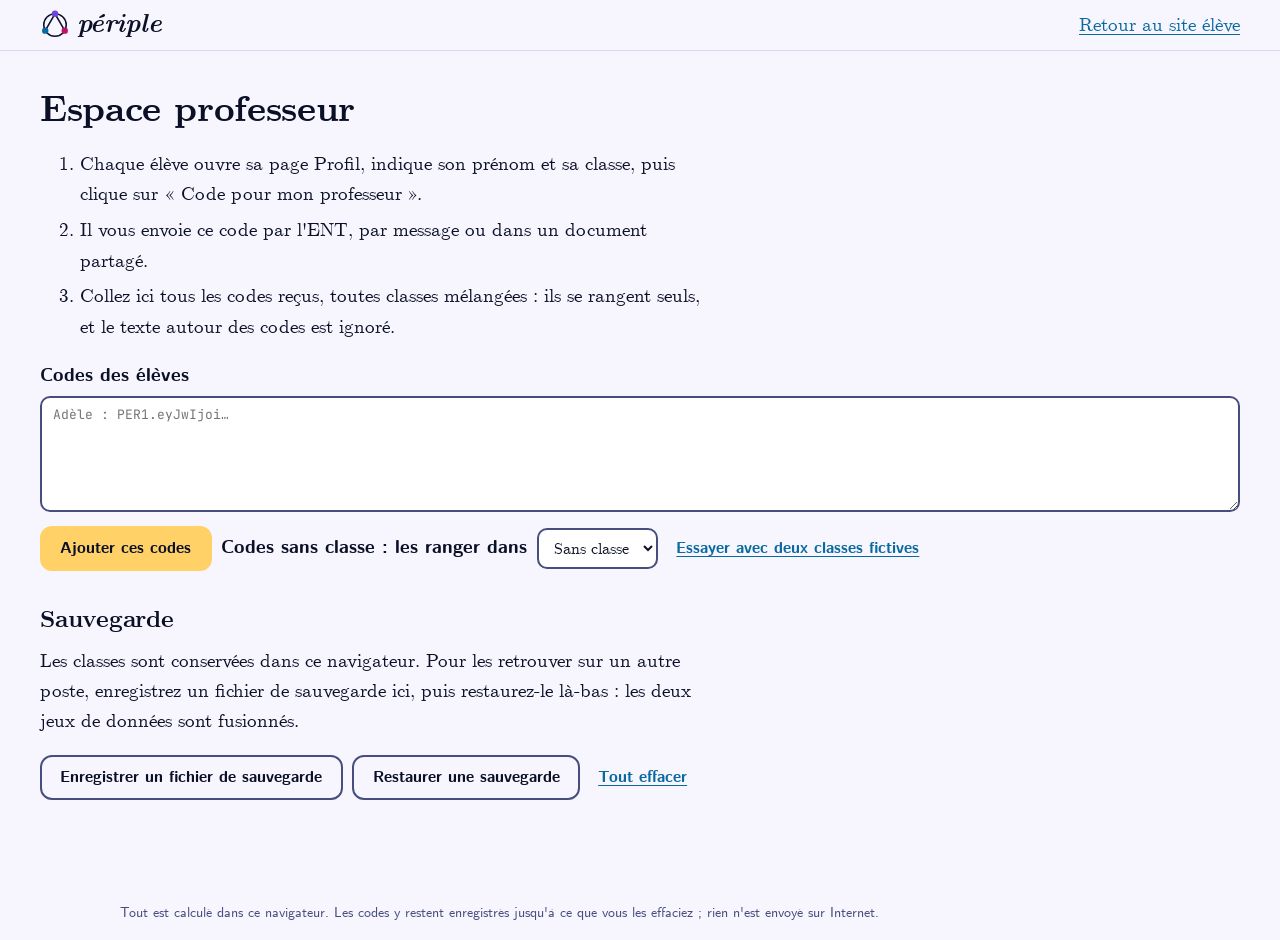
==== commit 67bd8ccb: "Voyage complet : quatorze nouvelles escales, de Babylone à Turing Quinze manipulations, lexique éten" ====
--- a/prof.html
+++ b/prof.html
@@ -51,6 +51,8 @@
   <span>Tout est calculé dans ce navigateur. Les codes y restent enregistrés jusqu'à ce que vous les effaciez ; rien n'est envoyé sur Internet.</span>
 </footer>
 <script src="js/contenu.js"></script>
+<script src="js/escales-anciennes.js"></script>
+<script src="js/escales-modernes.js"></script>
 <script src="js/bilan.js"></script>
 <script src="js/prof.js"></script>
 </body>
--- a/css/style.css
+++ b/css/style.css
@@ -11,25 +11,25 @@
 @font-face { font-family: "JetBrains Mono"; font-style: normal; font-weight: 400; font-display: swap; src: url(../polices/jetbrains-mono-latin-400-normal.woff2) format("woff2"); }
 @font-face { font-family: "JetBrains Mono"; font-style: normal; font-weight: 700; font-display: swap; src: url(../polices/jetbrains-mono-latin-700-normal.woff2) format("woff2"); }
 :root {
-  --fond: #FFFDF7; --carte: #FFFFFF; --encre: #170F3D; --encre2: #4A4370; --trait: #DCD6F2;
-  --ecaille: #00804F; --sur-ecaille: #FFFFFF; --ecaille-pale: #D2FFE6;
-  --soleil: #FFB800; --corail: #D4002A; --corail-pale: #FFE1E7; --ciel: #2B3BFF;
-  --p1: #2B3BFF; --p2: #E3066F; --p3: #FF7A00; --p4: #00804F;
-  --acide: #C8FF2E; --rose: #FF4D9D; --jaune: #FFE01A; --turquoise: #00C9B7; --violet: #6B2BFF; --nuit: #170F3D;
-  --eau: #A6E9F5; --terre: #FFF3C4;
-  --ed-fond: #170F3D; --ed-texte: #F1EEFF; --ed-num: #8F87C2; --ed-com: #A9A2D6; --ed-bord: transparent;
+  --fond: #0B1026; --carte: #141B3D; --encre: #F5F3FF; --encre2: #B8BEE6; --trait: #2A3566;
+  --ecaille: #80ED99; --sur-ecaille: #062B14; --ecaille-pale: #123A2A;
+  --soleil: #FFD166; --corail: #FF7A9C; --corail-pale: #4A1630; --ciel: #4CC9F0;
+  --p1: #4CC9F0; --p2: #FF5CA8; --p3: #B49CFF; --p4: #80ED99;
+  --acide: #FFD166; --rose: #F72585; --jaune: #FFD166; --nuit: #0B1026;
+  --eau: #10457A; --terre: #232C5E;
+  --ed-fond: #070B1C; --ed-texte: #F1EEFF; --ed-num: #7C86BF; --ed-com: #98A1D6; --ed-bord: #2A3566;
   --titre: "CMU Serif", "Latin Modern Roman", "Computer Modern", Georgia, serif;
   --texte: "CMU Serif", "Latin Modern Roman", "Computer Modern", Georgia, serif;
   --ui: "CMU Sans Serif", "Segoe UI", system-ui, sans-serif;
   --mono: "JetBrains Mono", ui-monospace, Consolas, "Courier New", monospace;
 }
-[data-theme="sombre"] {
-  --fond: #0E0A2A; --carte: #1A1444; --encre: #F4F1FF; --encre2: #BDB6E0; --trait: #352C6E;
-  --ecaille: #3DF5A3; --sur-ecaille: #04261A; --ecaille-pale: #0E3B2C;
-  --soleil: #FFD23F; --corail: #FF7A93; --corail-pale: #4A1626; --ciel: #A3ADFF;
-  --p1: #8E9BFF; --p2: #FF6FB3; --p3: #FFA347; --p4: #3DF5A3;
-  --eau: #1B4470; --terre: #2C2466;
-  --ed-fond: #231B55; --ed-num: #9F97D0; --ed-com: #B5AEDF; --ed-bord: #453A8A;
+[data-theme="clair"] {
+  --fond: #F7F6FF; --carte: #FFFFFF; --encre: #0B1026; --encre2: #474E7D; --trait: #D7D9F0;
+  --ecaille: #0B7A3B; --sur-ecaille: #FFFFFF; --ecaille-pale: #DDF7E4;
+  --soleil: #D49400; --corail: #C8103E; --corail-pale: #FFE3EA; --ciel: #0A6A9F;
+  --p1: #0A6A9F; --p2: #C2106A; --p3: #6B46E0; --p4: #0B7A3B;
+  --eau: #BFE3F7; --terre: #E9E6FF;
+  --ed-fond: #0B1026; --ed-bord: transparent;
 }
 *, *::before, *::after { box-sizing: border-box; }
 html { -webkit-text-size-adjust: 100%; }
@@ -684,139 +684,157 @@
 .porte.ouverte .num, .porte.ouverte .poignee { opacity: 0; }
 
 /* ============================================================
-   PÉRIPLE, version acidulée
-   Texte en Computer Modern, la police de LaTeX. Couleurs vives, contours nets, ombres pleines.
-   Chaque époque a sa couleur (--e) et son ornement : on la retrouve sur l'accueil,
-   puis sur toute la page dès qu'on entre dans une escale ou un problème.
+   PÉRIPLE, palette « Nuit étoilée »
+   Le site est un ciel de nuit : fond bleu profond, figures lumineuses, or pour l'action.
+   Texte en Computer Modern, la police de LaTeX. Le bouton de thème propose une version de jour.
+   Chaque époque a sa teinte (--e) et son ornement ; le fond de la page se réchauffe ou
+   se refroidit légèrement dès qu'on entre dans une escale ou un problème.
    ============================================================ */
 html { overflow-x: clip; }
-body { font-size: 1.17rem; line-height: 1.62; overflow-x: clip; transition: background-color .35s; }
+body { font-size: 1.17rem; line-height: 1.62; overflow-x: clip; transition: background-color .4s; }
 h1, h2 { font-weight: 700; letter-spacing: -0.01em; }
 .logo { font: italic 700 1.6rem/1 var(--titre); }
 .btn, nav.principal a, .stats, .pied, label, .quiz-n, .retour, .etape-nav, .choix button, table.donnees, .toast { font-family: var(--ui); }
 .m { font-family: var(--titre); font-style: italic; font-size: 1.05em; }
 .formule { font-size: 1.45rem; }
 .muet { font-size: 1rem; }
-
-.ep-ant, body[data-epoque="ant"] { --e: #FF5A1F; --sur-e: #170F3D; }
-.ep-moy, body[data-epoque="moy"] { --e: #FFD000; --sur-e: #170F3D; }
-.ep-mod, body[data-epoque="mod"] { --e: #00C9B7; --sur-e: #170F3D; }
-.ep-cont, body[data-epoque="cont"] { --e: #6B2BFF; --sur-e: #FFFFFF; }
-[data-theme="clair"] body[data-epoque="ant"] { --fond: #FFF3D9; --trait: #F1D9A6; --ciel: #0A3DFF; --eau: #7FD8FF; --terre: #FFE3A3; }
-[data-theme="clair"] body[data-epoque="moy"] { --fond: #F1EDFF; --trait: #D3C9F5; --ciel: #3A1FD1; }
-[data-theme="clair"] body[data-epoque="mod"] { --fond: #FFEEF6; --trait: #F6C9DE; --ciel: #C4086A; --eau: #8DEBE1; --terre: #FFD9EA; }
-[data-theme="clair"] body[data-epoque="cont"] { --fond: #FFFAD1; --trait: #EDE08E; --ciel: #5A1FE0; }
-.methode { --g: var(--p1); --sur-g: #FFFFFF; } .paradoxe { --g: var(--p2); --sur-g: #FFFFFF; } .figure { --g: var(--p3); --sur-g: #170F3D; }
-[data-theme="sombre"] .methode, [data-theme="sombre"] .paradoxe { --sur-g: #0E0A2A; }
-
-/* Boutons et choix : contour net, ombre pleine */
-.btn { background: var(--acide); color: var(--nuit); border: 2px solid var(--encre); border-radius: 12px; box-shadow: 3px 3px 0 var(--encre); transition: transform .12s, box-shadow .12s; }
-.btn:hover { filter: none; transform: translate(-1px, -1px); box-shadow: 5px 5px 0 var(--encre); }
-.btn:active { transform: translate(2px, 2px); box-shadow: 1px 1px 0 var(--encre); }
-.btn:disabled { opacity: .5; box-shadow: none; transform: none; }
-.btn.secondaire { background: var(--carte); color: var(--encre); border-color: var(--encre); }
-.btn.lien { background: none; border-color: transparent; box-shadow: none; color: var(--ciel); }
-.btn.lien:hover { transform: none; box-shadow: none; }
-.choix button { border: 2px solid var(--encre); border-radius: 12px; font-size: 1.08rem; }
-.choix button:hover:not(:disabled) { border-color: var(--encre); background: var(--jaune); color: var(--nuit); }
-.choix button.bon { border-color: var(--encre); background: var(--acide); color: var(--nuit); }
-.succes { border: 2px solid var(--encre); border-radius: 16px; box-shadow: 5px 5px 0 var(--encre); }
-.succes strong, .escales strong { font-weight: 700; }
-nav.principal a[aria-current] { background: var(--encre); color: var(--fond); }
-.entete { border-bottom: 2px solid var(--encre); }
+.nb { white-space: nowrap; }
+
+.ep-ant, body[data-epoque="ant"] { --e: #FF9F45; }
+.ep-moy, body[data-epoque="moy"] { --e: #FFD166; }
+.ep-mod, body[data-epoque="mod"] { --e: #5EEAD4; }
+.ep-cont, body[data-epoque="cont"] { --e: #C77DFF; }
+[data-theme="clair"] .ep-ant, [data-theme="clair"] body[data-epoque="ant"] { --e: #B84E00; }
+[data-theme="clair"] .ep-moy, [data-theme="clair"] body[data-epoque="moy"] { --e: #8F6400; }
+[data-theme="clair"] .ep-mod, [data-theme="clair"] body[data-epoque="mod"] { --e: #0A7A70; }
+[data-theme="clair"] .ep-cont, [data-theme="clair"] body[data-epoque="cont"] { --e: #7B2FD0; }
+:root:not([data-theme="clair"]) body[data-epoque="ant"] { --fond: #17111F; --carte: #231A33; --trait: #413049; }
+:root:not([data-theme="clair"]) body[data-epoque="moy"] { --fond: #12112B; --carte: #1C1A40; --trait: #353168; }
+:root:not([data-theme="clair"]) body[data-epoque="mod"] { --fond: #08182A; --carte: #10263F; --trait: #1F3D5E; --terre: #1B3350; --eau: #0E5C8A; }
+:root:not([data-theme="clair"]) body[data-epoque="cont"] { --fond: #140B2B; --carte: #20143F; --trait: #3B2568; }
+[data-theme="clair"] body[data-epoque="ant"] { --fond: #FFF7EC; }
+[data-theme="clair"] body[data-epoque="moy"] { --fond: #FFFBE8; }
+[data-theme="clair"] body[data-epoque="mod"] { --fond: #EEFBF8; }
+[data-theme="clair"] body[data-epoque="cont"] { --fond: #F7F0FF; }
+.methode { --g: var(--p1); } .paradoxe { --g: var(--p2); } .figure { --g: var(--p3); }
+
+/* Boutons, choix, cartes : pas de contour dur, la lumière vient de la couleur */
+.btn { background: var(--acide); color: var(--nuit); border: 2px solid var(--acide); border-radius: 12px; transition: transform .12s, background-color .12s; }
+.btn:hover { filter: none; background: #FFE08F; border-color: #FFE08F; transform: translateY(-1px); }
+.btn:active { transform: translateY(1px); }
+.btn:disabled { opacity: .45; transform: none; }
+.btn.secondaire { background: transparent; color: var(--encre); border-color: var(--encre2); }
+.btn.secondaire:hover { background: color-mix(in srgb, var(--encre) 10%, transparent); border-color: var(--encre); }
+.btn.lien, .btn.lien:hover { background: none; border-color: transparent; color: var(--ciel); transform: none; }
+.choix button { border: 1.5px solid var(--trait); border-radius: 12px; font-size: 1.08rem; background: var(--carte); }
+.choix button:hover:not(:disabled) { border-color: var(--soleil); background: color-mix(in srgb, var(--soleil) 14%, var(--carte)); }
+.succes { border: 1.5px solid var(--ecaille); border-radius: 16px; }
+nav.principal a:hover { background: color-mix(in srgb, var(--encre) 12%, transparent); }
+nav.principal a[aria-current] { background: var(--encre); color: var(--fond); font-weight: 700; }
+.entete { border-bottom: 1px solid var(--trait); }
 .etape h1 { font-size: clamp(1.9rem, 1.4rem + 2vw, 2.7rem); }
-.pas a.fait { background: var(--acide); border-color: var(--encre); }
-.pas a { border-color: var(--encre2); border-width: 2px; }
-
-/* Accueil : un bloc bleu électrique sur papier pointé */
-.hero { position: relative; isolation: isolate; color: #FFFFFF; padding-top: clamp(1.5rem, 4vw, 3.5rem); padding-bottom: clamp(2rem, 5vw, 4rem); }
-.hero::before { content: ""; position: absolute; z-index: -1; top: -4rem; bottom: 0; left: calc(50% - 50vw); right: calc(50% - 50vw); background-color: #2B2BFF; background-image: radial-gradient(circle, rgba(255, 255, 255, .22) 1.2px, transparent 1.6px); background-size: 26px 26px; }
-.hero h1 { color: #FFFFFF; font-weight: 700; font-size: clamp(2.5rem, 1.2rem + 5vw, 4.7rem); line-height: 1; letter-spacing: -0.02em; max-width: 12ch; }
-.hero-texte p { color: rgba(255, 255, 255, .9); font-size: 1.3rem; max-width: 38ch; }
+.pas a { border-color: var(--encre2); border-width: 2px; background: transparent; }
+.pas a.fait { background: var(--soleil); border-color: var(--soleil); }
+#btn-theme { border-color: var(--trait); }
+
+/* Accueil : le ciel */
+.hero { position: relative; isolation: isolate; color: #F5F3FF; padding-top: clamp(1.5rem, 4vw, 3.5rem); padding-bottom: clamp(2rem, 5vw, 4rem); grid-template-columns: minmax(0, 1.15fr) minmax(0, .85fr); }
+.hero::before { content: ""; position: absolute; z-index: -1; top: -4rem; bottom: 0; left: calc(50% - 50vw); right: calc(50% - 50vw); background-color: #070B1C;
+  background-image: url("data:image/svg+xml,%3Csvg xmlns='http://www.w3.org/2000/svg' width='520' height='400'%3E%3Ccircle cx='335' cy='81' r='0.9' fill='%23FFFFFF' opacity='0.5'/%3E%3Ccircle cx='100' cy='191' r='1' fill='%23FFD166' opacity='0.5'/%3E%3Ccircle cx='223' cy='23' r='0.6' fill='%23FFFFFF' opacity='0.9'/%3E%3Ccircle cx='75' cy='127' r='0.6' fill='%23FFFFFF' opacity='1'/%3E%3Ccircle cx='64' cy='293' r='0.6' fill='%23FF5CA8' opacity='0.65'/%3E%3Ccircle cx='67' cy='299' r='1' fill='%23FFFFFF' opacity='0.9'/%3E%3Ccircle cx='230' cy='27' r='1' fill='%23FFFFFF' opacity='0.65'/%3E%3Ccircle cx='433' cy='77' r='1' fill='%234CC9F0' opacity='0.5'/%3E%3Ccircle cx='319' cy='290' r='1.4' fill='%23FFFFFF' opacity='0.65'/%3E%3Ccircle cx='196' cy='194' r='0.6' fill='%23FFFFFF' opacity='1'/%3E%3Ccircle cx='65' cy='320' r='0.7' fill='%234CC9F0' opacity='0.9'/%3E%3Ccircle cx='441' cy='164' r='0.9' fill='%23FFD166' opacity='1'/%3E%3Ccircle cx='374' cy='157' r='0.7' fill='%23FFFFFF' opacity='0.65'/%3E%3Ccircle cx='87' cy='298' r='0.8' fill='%23FFD166' opacity='1'/%3E%3Ccircle cx='355' cy='377' r='0.9' fill='%234CC9F0' opacity='0.8'/%3E%3Ccircle cx='78' cy='64' r='1' fill='%23FFFFFF' opacity='0.9'/%3E%3Ccircle cx='354' cy='81' r='0.9' fill='%23FFFFFF' opacity='0.9'/%3E%3Ccircle cx='83' cy='395' r='1' fill='%23FFFFFF' opacity='1'/%3E%3Ccircle cx='352' cy='359' r='0.8' fill='%23FFD166' opacity='1'/%3E%3Ccircle cx='471' cy='39' r='1.4' fill='%23FFFFFF' opacity='0.5'/%3E%3Ccircle cx='489' cy='360' r='1.1' fill='%23FFFFFF' opacity='0.5'/%3E%3Ccircle cx='321' cy='335' r='1' fill='%23FFFFFF' opacity='0.9'/%3E%3Ccircle cx='399' cy='346' r='0.8' fill='%23FFD166' opacity='0.5'/%3E%3Ccircle cx='367' cy='90' r='1' fill='%23FFD166' opacity='0.5'/%3E%3Ccircle cx='64' cy='115' r='1.4' fill='%23FFFFFF' opacity='0.8'/%3E%3Ccircle cx='257' cy='207' r='0.9' fill='%23FFFFFF' opacity='0.9'/%3E%3Ccircle cx='174' cy='233' r='0.9' fill='%23FFFFFF' opacity='1'/%3E%3Ccircle cx='144' cy='224' r='1.4' fill='%23FFFFFF' opacity='1'/%3E%3Ccircle cx='429' cy='187' r='1.1' fill='%23FFFFFF' opacity='0.9'/%3E%3Ccircle cx='158' cy='46' r='0.7' fill='%23FFFFFF' opacity='0.65'/%3E%3Ccircle cx='242' cy='10' r='0.9' fill='%23FFFFFF' opacity='1'/%3E%3Ccircle cx='273' cy='148' r='0.6' fill='%23FFFFFF' opacity='0.65'/%3E%3Ccircle cx='382' cy='316' r='1' fill='%23FFFFFF' opacity='0.8'/%3E%3Ccircle cx='59' cy='237' r='1.4' fill='%23FFFFFF' opacity='1'/%3E%3Ccircle cx='411' cy='208' r='0.9' fill='%23FFD166' opacity='0.5'/%3E%3Ccircle cx='414' cy='35' r='0.7' fill='%23FFFFFF' opacity='0.5'/%3E%3Ccircle cx='455' cy='87' r='0.6' fill='%234CC9F0' opacity='0.8'/%3E%3Ccircle cx='57' cy='56' r='0.6' fill='%23FFFFFF' opacity='1'/%3E%3Ccircle cx='107' cy='190' r='1' fill='%23FFFFFF' opacity='0.5'/%3E%3Ccircle cx='216' cy='318' r='0.9' fill='%23FF5CA8' opacity='0.65'/%3E%3Ccircle cx='262' cy='181' r='1' fill='%23FFD166' opacity='0.8'/%3E%3Ccircle cx='129' cy='63' r='1.4' fill='%23FFD166' opacity='0.9'/%3E%3Ccircle cx='495' cy='251' r='0.8' fill='%23FFFFFF' opacity='0.5'/%3E%3Ccircle cx='108' cy='387' r='0.8' fill='%23FFD166' opacity='0.8'/%3E%3Ccircle cx='169' cy='268' r='0.6' fill='%23FFD166' opacity='0.65'/%3E%3Ccircle cx='374' cy='79' r='1.1' fill='%23FFFFFF' opacity='1'/%3E%3C/svg%3E"); background-size: 520px 400px; }
+.hero h1 { color: #F5F3FF; font-weight: 700; font-size: clamp(2.5rem, 1.2rem + 5vw, 4.7rem); line-height: 1; letter-spacing: -0.02em; max-width: 12ch; }
+.hero-texte p { color: #C9CEF0; font-size: 1.3rem; max-width: 38ch; }
 .hero-actions { display: flex; flex-wrap: wrap; gap: .9rem; }
-.hero .btn { border-color: var(--nuit); box-shadow: 4px 4px 0 var(--nuit); }
-.hero .btn:hover { box-shadow: 6px 6px 0 var(--nuit); }
-.hero .btn.secondaire { background: #FFFFFF; color: var(--nuit); }
+.hero .btn.secondaire { color: #F5F3FF; border-color: #8A93C9; }
+.hero .btn.secondaire:hover { background: rgba(255, 255, 255, .1); border-color: #F5F3FF; }
 .hero-fig { max-width: 430px; }
-.hero .fig-archi .cercle { stroke: #FFFFFF; stroke-width: 2.6; }
-.hero .fig-archi .inscrit { stroke: var(--acide); stroke-width: 2; }
-.hero .fig-archi .circonscrit { stroke: #FF8AC4; stroke-width: 2; }
-.hero .fig-archi .etau { fill: var(--jaune); opacity: .55; }
-.hero .fig-archi .trace { opacity: .5; stroke-width: 1.2; }
-.hero .fig-archi .diametre { stroke: rgba(255, 255, 255, .7); } .hero .fig-archi .centre { fill: #FFFFFF; } .hero .fig-archi .cote { fill: #FFFFFF; font-size: 17px; }
-.hero-n, .hero-leg { color: rgba(255, 255, 255, .85); font-size: 1.02rem; }
-.hero-enc { color: rgba(255, 255, 255, .62); font-size: 2.1rem; }
-.hero-enc b { color: var(--acide); } .hero-enc .m { color: #FFFFFF; }
-.ruban-pi { margin: 0 calc(50% - 50vw); overflow: hidden; white-space: nowrap; background: var(--acide); color: var(--nuit); border-block: 2px solid var(--nuit); font: 700 1.25rem/2.2 var(--titre); font-variant-numeric: tabular-nums; }
-.ruban-pi > div { display: inline-block; animation: ruban 70s linear infinite; }
+.hero .fig-archi .cercle { stroke: #FFFFFF; stroke-width: 2.4; }
+.hero .fig-archi .inscrit { stroke: #4CC9F0; stroke-width: 1.8; }
+.hero .fig-archi .circonscrit { stroke: #FF5CA8; stroke-width: 1.8; }
+.hero .fig-archi .etau { fill: #FFD166; opacity: .5; }
+.hero .fig-archi .trace { opacity: .55; stroke-width: 1.1; }
+.hero .fig-archi .diametre { stroke: rgba(255, 255, 255, .6); } .hero .fig-archi .centre { fill: #FFD166; } .hero .fig-archi .cote { fill: #FFFFFF; font-size: 17px; }
+.hero-n, .hero-leg { color: #B8BEE6; font-size: 1.02rem; }
+.hero-enc { color: #8A93C9; font-size: 2.1rem; }
+.hero-enc b { color: #FFD166; } .hero-enc .m { color: #FFFFFF; }
+.ruban-pi { margin: 0 calc(50% - 50vw); overflow: hidden; white-space: nowrap; background: #070B1C; color: #FFD166; border-block: 1px solid #2A3566; font: 400 1.2rem/2.3 var(--titre); font-variant-numeric: tabular-nums; }
+.ruban-pi > div { display: inline-block; animation: ruban 80s linear infinite; }
 .ruban-pi span { padding-right: 2.5rem; word-spacing: .35em; }
 @keyframes ruban { to { transform: translateX(-50%); } }
 
 .route { border-top: 0; padding-top: 2.4rem; }
 .route h2 { font-size: 2.4rem; }
-.chrono .axe { stroke-width: 2.2; }
-.chrono .pt { stroke-width: 3; fill: var(--carte); }
-.chrono .pt.ouvert { fill: var(--acide); stroke: var(--encre); }
-.chrono .pt.fait { fill: var(--g); stroke: var(--encre); }
+.chrono .axe { stroke: var(--encre2); stroke-width: 1.4; } .chrono .pointe { fill: var(--encre2); }
+.chrono .pt { stroke-width: 2.4; fill: var(--fond); }
+.chrono .pt.ouvert { fill: var(--g); stroke: var(--g); }
+.chrono .pt.fait { fill: var(--soleil); stroke: var(--soleil); }
 .chrono .an { font: 13px var(--titre); }
 .chrono .nom { font: 700 12.5px var(--ui); } .chrono .nom.avenir { font-weight: 400; }
 
-.escales { display: grid; gap: 1.8rem; margin-top: 2.2rem; }
-.escales li, .escales li:last-child { border: 2px solid var(--encre); border-radius: 22px; background: var(--carte); box-shadow: 7px 7px 0 var(--encre); overflow: hidden; transition: transform .15s, box-shadow .15s; }
-.escales li:hover { transform: translate(-3px, -3px); box-shadow: 11px 11px 0 var(--encre); }
+.escales { display: grid; gap: 1.4rem; margin-top: 2.2rem; }
+.escales li, .escales li:last-child { border: 1px solid var(--trait); border-left: 5px solid var(--e); border-radius: 0 18px 18px 0; background: var(--carte); overflow: hidden; transition: transform .15s, border-color .15s; }
+.escales li:hover { transform: translateX(4px); border-color: var(--e); }
 .escales a { padding: 0; gap: 0; grid-template-columns: minmax(10rem, 15rem) minmax(0, 1fr) auto; align-items: stretch; }
-.escales .quand { background: var(--e); color: var(--sur-e); padding: 1.6rem 1.4rem; align-content: start; border-right: 2px solid var(--encre); }
-.escales .epoque { font: 700 .95rem var(--ui); }
-.escales .date { font: 700 clamp(1.7rem, 1rem + 2vw, 2.5rem)/1.05 var(--titre); }
-.escales .lieu { color: inherit; font-style: italic; font-size: 1.02rem; }
+.escales .quand { background: color-mix(in srgb, var(--e) 12%, transparent); padding: 1.6rem 1.4rem; align-content: start; }
+.escales .epoque { font: 700 .95rem var(--ui); color: var(--e); }
+.escales .date { font: 700 clamp(1.7rem, 1rem + 2vw, 2.5rem)/1.05 var(--titre); color: var(--e); }
+.escales .lieu { font-style: italic; font-size: 1.02rem; color: var(--encre2); }
 .escales .quoi { padding: 1.5rem 1.6rem; align-content: start; }
-.escales .genre { justify-self: start; background: var(--g); color: var(--sur-g); font: 700 .9rem var(--ui); padding: .12rem .7rem; border-radius: 99px; border: 2px solid var(--encre); }
-.escales .genre::before { display: none; }
-.escales strong { font-size: clamp(1.5rem, 1.1rem + 1.2vw, 2rem); }
+.escales .genre { color: var(--g); font: 700 .95rem var(--ui); }
+.escales strong { font-weight: 700; font-size: clamp(1.5rem, 1.1rem + 1.2vw, 2rem); }
+.escales a:hover strong { text-decoration-color: var(--e); }
 .escales .accroche { font-size: 1.1rem; }
 .escales .etat { font-family: var(--ui); }
 .escales .vignette { padding: 1.3rem 1.6rem 1.3rem 0; align-self: center; }
 .escales .vignette svg { width: 132px; height: 132px; }
-.vignette .v0 { stroke-width: 2; } .vignette .v1 { stroke-width: 2.4; }
-.vignette .v2 { fill: color-mix(in srgb, var(--e) 35%, transparent); }
-.vignette .vn { fill: var(--acide); stroke: var(--encre); stroke-width: 2; }
-
-/* Bandeau d'époque : on change de siècle, on change de couleurs */
-.bande-epoque { margin: calc(-1 * clamp(1.2rem, 3vw, 2.5rem)) calc(50% - 50vw) 1.8rem; background: var(--e); color: var(--sur-e); border-bottom: 2px solid var(--encre); }
-.bande-int { max-width: 1120px; margin: 0 auto; padding: 1.1rem clamp(1rem, 4vw, 2.5rem) .9rem; display: flex; flex-wrap: wrap; align-items: baseline; gap: .2rem 1.4rem; }
-.bande-nom { font: 700 clamp(1.7rem, 1.2rem + 2vw, 2.6rem)/1.1 var(--titre); letter-spacing: -0.01em; }
-.bande-lieu { font-style: italic; font-size: 1.15rem; }
-.bande-frise { height: 20px; background-repeat: repeat-x; background-position: left center; }
-body[data-epoque="ant"] .bande-frise { background-image: url("data:image/svg+xml,%3Csvg xmlns='http://www.w3.org/2000/svg' width='40' height='20'%3E%3Cpath d='M0 17H34V3H12V11H24' fill='none' stroke='%23170F3D' stroke-width='3'/%3E%3C/svg%3E"); }
-body[data-epoque="moy"] .bande-frise { background-image: url("data:image/svg+xml,%3Csvg xmlns='http://www.w3.org/2000/svg' width='28' height='20'%3E%3Cpath d='M14 2L25 10L14 18L3 10Z' fill='%23E3066F' stroke='%23170F3D' stroke-width='2'/%3E%3Ccircle cx='14' cy='10' r='2.5' fill='%232B3BFF'/%3E%3C/svg%3E"); }
-body[data-epoque="mod"] .bande-frise { background-image: url("data:image/svg+xml,%3Csvg xmlns='http://www.w3.org/2000/svg' width='32' height='20'%3E%3Cpath d='M0 2A16 16 0 0 0 32 2' fill='%23FF4D9D' stroke='%23170F3D' stroke-width='2'/%3E%3Cpath d='M8 2A8 8 0 0 0 24 2' fill='%23FFE01A' stroke='%23170F3D' stroke-width='2'/%3E%3C/svg%3E"); }
-body[data-epoque="cont"] .bande-frise { background: linear-gradient(#FF7A00 0 33%, #FF4D9D 33% 66%, #FFE01A 66%); }
-.fil-date { font: 700 .92rem var(--ui); background: var(--g); color: var(--sur-g); padding: .1rem .7rem; border-radius: 99px; border: 2px solid var(--encre); }
-aside.contexte, aside.legende, aside.retenir, aside.savoir { border: 2px solid var(--encre); border-left-width: 10px; border-radius: 14px; }
-aside.contexte { border-left-color: var(--e, var(--p3)); } aside.legende { border-left-color: var(--rose); }
+.vignette .v0 { stroke: var(--encre); stroke-width: 1.6; } .vignette .v1 { stroke: var(--e); stroke-width: 2.2; }
+.vignette .v2 { fill: color-mix(in srgb, var(--e) 22%, transparent); stroke: var(--e); }
+.vignette .vn { fill: var(--e); stroke: var(--e); } .vignette .vp { fill: var(--soleil); }
+
+/* Bandeau d'époque */
+.bande-epoque { margin: calc(-1 * clamp(1.2rem, 3vw, 2.5rem)) calc(50% - 50vw) 1.8rem; background: color-mix(in srgb, var(--e) 13%, var(--fond)); border-bottom: 1px solid var(--trait); }
+.bande-int { max-width: 1120px; margin: 0 auto; padding: 1.1rem clamp(1rem, 4vw, 2.5rem) .8rem; display: flex; flex-wrap: wrap; align-items: baseline; gap: .2rem 1.4rem; }
+.bande-nom { font: 700 clamp(1.7rem, 1.2rem + 2vw, 2.6rem)/1.1 var(--titre); letter-spacing: -0.01em; color: var(--e); }
+.bande-lieu { font-style: italic; font-size: 1.15rem; color: var(--encre); }
+.bande-frise { height: 20px; background-color: var(--e); -webkit-mask: var(--motif) repeat-x left center; mask: var(--motif) repeat-x left center; }
+body[data-epoque="ant"] { --motif: url("data:image/svg+xml,%3Csvg xmlns='http://www.w3.org/2000/svg' width='40' height='20'%3E%3Cpath d='M0 17H34V3H12V11H24' fill='none' stroke='black' stroke-width='2.5'/%3E%3C/svg%3E"); }
+body[data-epoque="moy"] { --motif: url("data:image/svg+xml,%3Csvg xmlns='http://www.w3.org/2000/svg' width='28' height='20'%3E%3Cpath d='M14 3L24 10L14 17L4 10Z' fill='none' stroke='black' stroke-width='2'/%3E%3Ccircle cx='14' cy='10' r='2.2'/%3E%3C/svg%3E"); }
+body[data-epoque="mod"] { --motif: url("data:image/svg+xml,%3Csvg xmlns='http://www.w3.org/2000/svg' width='32' height='20'%3E%3Cpath d='M0 3A16 15 0 0 0 32 3M8 3A8 8 0 0 0 24 3' fill='none' stroke='black' stroke-width='2'/%3E%3C/svg%3E"); }
+body[data-epoque="cont"] { --motif: url("data:image/svg+xml,%3Csvg xmlns='http://www.w3.org/2000/svg' width='40' height='20'%3E%3Cpath d='M0 4H40M0 10H40M0 16H40' stroke='black' stroke-width='3'/%3E%3C/svg%3E"); }
+.fil-date { font: 700 .95rem var(--ui); color: var(--g); margin-right: .6rem; }
+aside.contexte, aside.legende, aside.retenir, aside.savoir { border: 1px solid var(--trait); border-left: 5px solid var(--soleil); border-radius: 0 12px 12px 0; background: var(--carte); }
+aside.contexte { border-left-color: var(--e, var(--p3)); } aside.legende { border-left-color: var(--p2); } aside.retenir { border-left-color: var(--ecaille); }
 aside.contexte strong:first-child, aside.legende strong:first-child, aside.retenir strong:first-child { font-size: 1.05em; }
+figure.figure .graphe circle { fill: var(--fond); stroke: var(--soleil); }
 
 /* Manipulations */
-.archi, .sim { border: 2px solid var(--encre); border-radius: 18px; box-shadow: 6px 6px 0 var(--encre); }
-.fig-archi .inscrit { stroke-width: 1.8; } .fig-archi .circonscrit { stroke-width: 1.8; }
-.fig-archi .etau { fill: var(--jaune); opacity: .6; }
-.archi-enc { font-size: 1.9rem; } .archi-enc b { color: var(--ciel); }
-.archi-table tr.ici td { background: var(--jaune); color: var(--nuit); }
-.ponts svg { border: 2px solid var(--encre); border-radius: 18px; box-shadow: 6px 6px 0 var(--encre); }
-.ponts .zone.ici { fill: var(--acide); } .ponts .zone:hover, .ponts .zone:focus-visible { fill: color-mix(in srgb, var(--acide) 45%, var(--terre)); }
-.ponts .tablier { stroke: var(--nuit); } .ponts .voie { stroke: #FFFFFF; }
-.ponts .pont.possible .voie { stroke: var(--jaune); }
-.ponts .pont.fait .tablier { stroke: var(--nuit); } .ponts .pont.fait .voie { stroke: var(--rose); }
-.ponts .ordre { fill: var(--nuit); }
-.ponts .pion { fill: var(--rose); stroke: var(--nuit); stroke-width: 2.5; }
-.ponts .noms text { fill: var(--nuit); font-size: 16px; } [data-theme="sombre"] .ponts .noms text { fill: var(--encre); }
-.porte { border-color: var(--nuit); background: var(--nuit); }
-.porte .battant { background: #FF7A00; } .porte:nth-child(2) .battant { background: #FF4D9D; } .porte:nth-child(3) .battant { background: #6B2BFF; }
-[data-theme="sombre"] .porte .battant { background: #FF7A00; } [data-theme="sombre"] .porte:nth-child(2) .battant { background: #FF4D9D; } [data-theme="sombre"] .porte:nth-child(3) .battant { background: #6B2BFF; }
-.porte .num { font-weight: 700; color: var(--nuit); } .porte:nth-child(3) .num, [data-theme="sombre"] .porte:nth-child(3) .num { color: #FFFFFF; } [data-theme="sombre"] .porte .num { color: var(--nuit); }
-.porte .poignee { background: var(--jaune); border: 2px solid var(--nuit); }
-.porte.choisie { outline: 5px solid var(--acide); outline-offset: 4px; }
-.lot.voiture { fill: var(--acide); } .lot.chevre { fill: #FFFFFF; } .lot.chevre .corne { fill: #C9C2EA; }
+.archi, .sim { border: 1px solid var(--trait); border-radius: 18px; }
+.fig-archi .trace { opacity: .4; stroke-width: 1; }
+.fig-archi .etau { fill: var(--soleil); opacity: .4; }
+.archi-enc { font-size: 1.9rem; } .archi-enc b { color: var(--soleil); }
+.archi-table { width: 100%; font-size: .92rem; }
+.archi-table tr.ici td { background: color-mix(in srgb, var(--soleil) 25%, transparent); }
+.ponts svg { border: 1px solid var(--trait); border-radius: 18px; }
+.ponts .zone.ile { stroke: var(--trait); }
+.ponts .zone:hover, .ponts .zone:focus-visible { fill: color-mix(in srgb, var(--ciel) 16%, var(--terre)); }
+.ponts .zone.ici { fill: color-mix(in srgb, var(--ciel) 36%, var(--terre)); }
+.ponts .vague { stroke: var(--encre); opacity: .35; }
+.ponts .tablier { stroke: var(--encre); } .ponts .voie { stroke: var(--fond); }
+.ponts .pont.possible .voie { stroke: var(--soleil); }
+.ponts .pont:hover .tablier, .ponts .pont:focus-visible .tablier { stroke: var(--ciel); }
+.ponts .pont.fait .tablier { stroke: var(--encre); } .ponts .pont.fait .voie { stroke: var(--rose); }
+.ponts .pont.ferme .voie { stroke: var(--trait); }
+.ponts .ordre { fill: #FFFFFF; } .ponts .pont.ferme .ordre { fill: var(--encre); }
+.ponts .pion { fill: var(--soleil); stroke: var(--fond); stroke-width: 3; }
+.ponts .noms text { fill: var(--encre); font-size: 16px; } .ponts .noms .riviere { fill: var(--encre2); }
+.porte { border-color: #070B1C; background: #070B1C; }
+.porte .battant, [data-theme] .porte .battant { background: #FFD166; }
+.porte:nth-child(2) .battant, [data-theme] .porte:nth-child(2) .battant { background: #4CC9F0; }
+.porte:nth-child(3) .battant, [data-theme] .porte:nth-child(3) .battant { background: #FF5CA8; }
+.porte .num, [data-theme] .porte .num { font-weight: 700; color: #0B1026; }
+.porte .poignee { background: #0B1026; }
+.porte.choisie { outline: 4px solid var(--encre); outline-offset: 4px; }
+.porte.ouverte .num, .porte.ouverte .poignee { opacity: 0; }
+.lot.voiture { fill: #FFD166; } .lot.voiture .vitre { fill: #070B1C; } .lot.chevre { fill: #F5F3FF; } .lot.chevre .corne { fill: #B8BEE6; } .lot.chevre .oeil { fill: #0B1026; }
 .sim .c-garder, .sim .c-changer { stroke-width: 2.6; }
 .sim-chiffres dd, .archi-n { font-weight: 700; }
 
@@ -824,31 +842,138 @@
 .pb-tete { max-width: 46rem; margin-bottom: 1.6rem; }
 .pb-tete h1 { font-size: clamp(2.4rem, 1.4rem + 4vw, 4rem); line-height: 1; }
 .pb-tete p { font-size: 1.22rem; }
-.pb-score { font-family: var(--ui); } .pb-score strong { display: inline-block; background: var(--acide); color: var(--nuit); border: 2px solid var(--encre); border-radius: 99px; padding: 0 .7rem; margin-right: .2rem; }
-.pb-liste { list-style: none; margin: 0; padding: 0; display: grid; grid-template-columns: repeat(auto-fill, minmax(17.5rem, 1fr)); gap: 1.6rem; }
-.pb-liste li { border: 2px solid var(--encre); border-radius: 20px; background: var(--carte); box-shadow: 6px 6px 0 var(--encre); overflow: hidden; transition: transform .15s, box-shadow .15s; }
-.pb-liste li:hover { transform: translate(-3px, -3px); box-shadow: 10px 10px 0 var(--encre); }
-.pb-liste a { display: grid; gap: .45rem; height: 100%; align-content: start; color: var(--encre); text-decoration: none; padding-bottom: 1.1rem; }
-.pb-liste a > * { margin-inline: 1.2rem; }
-.pb-liste .pb-date { margin: 0; padding: .45rem 1.2rem; background: var(--e); color: var(--sur-e); border-bottom: 2px solid var(--encre); font: 700 1.05rem var(--titre); font-style: italic; }
-.pb-liste strong { font: 700 1.45rem/1.15 var(--titre); margin-top: .5rem; text-wrap: balance; }
+.pb-score { font-family: var(--ui); } .pb-score strong { color: var(--soleil); font-size: 1.3em; margin-right: .15rem; }
+.pb-liste { list-style: none; margin: 0; padding: 0; display: grid; grid-template-columns: repeat(auto-fill, minmax(17.5rem, 1fr)); gap: 1.3rem; }
+.pb-liste li { border: 1px solid var(--trait); border-top: 4px solid var(--e); border-radius: 0 0 16px 16px; background: var(--carte); transition: transform .15s, border-color .15s; }
+.pb-liste li:hover { transform: translateY(-3px); border-color: var(--e); }
+.pb-liste a { display: grid; gap: .45rem; height: 100%; align-content: start; color: var(--encre); text-decoration: none; padding: 1rem 1.2rem 1.1rem; }
+.pb-liste .pb-date { color: var(--e); font: italic 700 1.05rem var(--titre); }
+.pb-liste strong { font: 700 1.45rem/1.15 var(--titre); text-wrap: balance; }
 .pb-acc { color: var(--encre2); font-size: 1.05rem; line-height: 1.45; }
 .pb-meta { display: flex; flex-wrap: wrap; align-items: center; gap: .2rem .9rem; font: .92rem var(--ui); margin-top: auto; padding-top: .4rem; }
-.pb-diff { letter-spacing: .12em; color: var(--encre); } .pb-diff .vide { opacity: .22; }
-.pb-jour { background: var(--jaune); color: var(--nuit); border: 2px solid var(--encre); border-radius: 99px; padding: 0 .6rem; font-weight: 700; }
-.pb-liste li.fait .pb-date::after { content: " ✓"; font-style: normal; }
+.pb-diff { letter-spacing: .12em; color: var(--soleil); } .pb-diff .vide { opacity: .25; }
+.pb-jour { color: var(--soleil); font-weight: 700; }
+.pb-liste li.fait .pb-date::after { content: " ✓"; font-style: normal; color: var(--ecaille); }
 .enonce-pb { font-size: 1.22rem; }
 .reponse-pb { margin: 1.4rem 0 .6rem; }
 .rep-ligne { display: flex; flex-wrap: wrap; gap: .8rem; align-items: center; }
-.reponse-pb input { width: 11rem; font: 700 1.5rem var(--titre); padding: .35rem .7rem; border: 2px solid var(--encre); border-radius: 12px; background: var(--carte); color: var(--encre); box-shadow: inset 3px 3px 0 color-mix(in srgb, var(--encre) 12%, transparent); }
-.reponse-pb input.bon { background: var(--acide); color: var(--nuit); }
+.reponse-pb input { width: 11rem; font: 700 1.5rem var(--titre); padding: .35rem .7rem; border: 2px solid var(--encre2); border-radius: 12px; background: var(--carte); color: var(--encre); }
+.reponse-pb input:focus-visible { border-color: var(--soleil); }
+.reponse-pb input.bon { border-color: var(--ecaille); color: var(--ecaille); }
 .indices-pb { margin: 1rem 0 0; padding-left: 1.4rem; max-width: 60ch; }
-.indices-pb li { margin-bottom: .4rem; padding: .5rem .8rem; background: var(--carte); border: 2px dashed var(--encre2); border-radius: 10px; }
+.indices-pb li { margin-bottom: .4rem; padding: .5rem .8rem; background: var(--carte); border: 1px dashed var(--encre2); border-radius: 10px; }
 
 @media (max-width: 760px) {
+  .hero { grid-template-columns: minmax(0, 1fr); }
   .escales a { grid-template-columns: minmax(0, 1fr); }
-  .escales .quand { grid-column: auto; border-right: 0; border-bottom: 2px solid var(--encre); padding: 1rem 1.2rem; }
+  .escales .quand { grid-column: auto; padding: 1rem 1.2rem; }
   .escales .vignette { display: none; }
   .hero-enc { font-size: 1.5rem; }
 }
 @media (prefers-reduced-motion: reduce) { .ruban-pi > div { animation: none; } .btn, .escales li, .pb-liste li, body { transition: none; } }
+
+/* ============================================================
+   Manipulations des escales ajoutées après le pilote (js/manips.js)
+   ============================================================ */
+.ep-titre { margin: 2.6rem 0 0; font: 400 1.05rem var(--texte); font-style: italic; color: var(--encre2); display: flex; flex-wrap: wrap; align-items: baseline; gap: .2rem 1rem; }
+.ep-titre span { font: 700 clamp(1.6rem, 1.2rem + 1.4vw, 2.2rem) var(--titre); font-style: normal; color: var(--e); }
+.ep-titre + .escales { margin-top: 1rem; }
+
+.mcarte { display: grid; gap: 1rem 2rem; padding: 1.2rem; border: 1px solid var(--trait); border-radius: 18px; background: var(--carte); max-width: 46rem; }
+.mcarte.heron, .mcarte.carre { grid-template-columns: minmax(0, 240px) minmax(0, 1fr); align-items: start; }
+.mcol { display: grid; gap: .7rem; min-width: 0; }
+.mcarte svg { display: block; width: 100%; height: auto; }
+.mtitre { margin: 0; font: 700 1.1rem var(--titre); }
+.metat { margin: 0; font-weight: 700; min-height: 3.2em; }
+.mcarte .muet, .mcarte .actions { margin: 0; }
+.mtable { margin: 0; width: 100%; font-size: .92rem; font-variant-numeric: tabular-nums; }
+.mtable tr.ici td { background: color-mix(in srgb, var(--soleil) 25%, transparent); }
+.mtable td b { color: var(--soleil); }
+[data-theme="clair"] .mtable td b { color: var(--ciel); }
+.mjournal { margin: 0; padding-left: 1.4rem; font-family: var(--ui); }
+.mchiffres { display: grid; grid-template-columns: repeat(auto-fit, minmax(11rem, 1fr)); gap: .6rem 1.2rem; margin: 0; }
+.mchiffres dt { font: .9rem var(--ui); color: var(--encre2); }
+.mchiffres dd { margin: 0; font: 700 1.3rem var(--titre); font-variant-numeric: tabular-nums; overflow-wrap: anywhere; }
+.mcarte .cas[aria-pressed="true"] { background: var(--encre); color: var(--fond); border-color: var(--encre); }
+.mcarte .cote { font: italic 14px var(--titre); fill: var(--encre); text-anchor: middle; }
+.mcarte .cote.g { text-anchor: start; }
+.mcarte .cc { font: 700 15px var(--ui); fill: var(--nuit); text-anchor: middle; }
+.mcarte .axe { stroke: var(--encre2); stroke-width: 1.2; fill: none; }
+.mcarte .gradu { font: 11px var(--ui); fill: var(--encre2); text-anchor: middle; }
+.mcarte input[type="number"], .mcarte select { font: 700 1.1rem var(--ui); padding: .35rem .6rem; border: 2px solid var(--encre2); border-radius: 10px; background: var(--fond); color: var(--encre); }
+.mcarte input[type="number"] { width: 7.5rem; }
+
+.heron-fig .cible { fill: none; stroke: var(--encre2); stroke-width: 1.2; stroke-dasharray: 4 4; }
+.heron-fig .plein { fill: color-mix(in srgb, var(--p1) 28%, transparent); stroke: var(--p1); stroke-width: 2; }
+.chasse-form { display: flex; flex-wrap: wrap; align-items: end; gap: .8rem; }
+.chasse-form label { display: grid; gap: .2rem; font-size: .9rem; }
+.chasse-form .sur { font: 700 1.8rem var(--titre); padding-bottom: .1rem; }
+.zenon-fig .achille { fill: var(--soleil); } .zenon-fig .tortue { fill: var(--ecaille); }
+.zenon-fig .nomf { font: 700 12px var(--ui); fill: var(--encre); text-anchor: middle; }
+.euclide-fig .reste { fill: color-mix(in srgb, var(--encre) 8%, transparent); stroke: var(--encre2); stroke-width: 1.5; stroke-dasharray: 5 4; }
+.euclide-fig .carre { stroke: var(--carte); stroke-width: 2; }
+
+.crible { display: grid; grid-template-columns: repeat(10, minmax(0, 1fr)); gap: 4px; max-width: 30rem; }
+.crible button { aspect-ratio: 1; padding: 0; border: 1.5px solid var(--trait); border-radius: 8px; background: var(--fond); color: var(--encre); font: 700 clamp(.75rem, 2.4vw, 1rem) var(--ui); cursor: pointer; }
+.crible button:hover:not(:disabled) { border-color: var(--soleil); }
+.crible button.c-premier { background: var(--soleil); border-color: var(--soleil); color: var(--nuit); }
+.crible button.c-barre { color: var(--encre2); opacity: .45; text-decoration: line-through; }
+.crible button.un { opacity: .25; cursor: default; }
+
+.colonnes { display: grid; grid-template-columns: repeat(3, minmax(0, 1fr)); gap: .8rem; }
+.colonne { display: grid; gap: .5rem; justify-items: center; padding: .7rem .4rem; border: 1.5px solid var(--trait); border-radius: 12px; }
+.col-nom { font: 700 .95rem var(--ui); }
+.jetons { display: flex; flex-wrap: wrap; justify-content: center; align-content: center; gap: 5px; min-height: 4.2rem; max-width: 6rem; }
+.jetons i, .enclos i { display: block; width: 16px; height: 16px; border-radius: 50%; background: var(--soleil); }
+.jetons .vide { font: italic .95rem var(--titre); color: var(--encre2); align-self: center; }
+.colonne .btn { min-width: 2.6rem; padding-inline: .6rem; }
+
+.carre-fig .k-x2 { fill: var(--p1); } .carre-fig .k-bx { fill: var(--soleil); } .carre-fig .k-coin { fill: var(--p2); }
+.carre-fig rect { stroke: var(--carte); stroke-width: 2; }
+[data-theme="clair"] .carre-fig .cc { fill: #FFFFFF; } [data-theme="clair"] .carre-fig .k-bx + .k-bx ~ .cc { fill: #FFFFFF; }
+.enclos { display: flex; flex-wrap: wrap; gap: 6px; align-items: center; min-height: 5.5rem; padding: .8rem; border: 1.5px dashed var(--encre2); border-radius: 14px; }
+.enclos i.je { width: 9px; height: 9px; background: var(--p1); }
+.partis-choix { display: flex; flex-wrap: wrap; gap: .8rem 1.6rem; }
+.partis-choix label { display: grid; gap: .25rem; font-size: .92rem; }
+.partage { display: flex; height: 26px; border-radius: 99px; overflow: hidden; background: var(--p2); }
+.partage .pa-1 { background: var(--soleil); transition: width .3s; }
+.newton-fig .courbe { fill: none; stroke: var(--encre); stroke-width: 2.2; }
+.newton-fig .tangente { stroke: var(--soleil); stroke-width: 2; fill: none; } .newton-fig .tangente.vieux { opacity: .4; stroke-width: 1.2; }
+.newton-fig .rappel { stroke: var(--encre2); stroke-width: 1; stroke-dasharray: 3 3; fill: none; }
+.newton-fig .pt-x { fill: var(--encre2); } .newton-fig .pt-x.ici { fill: var(--soleil); } .newton-fig .pt-c { fill: var(--p2); }
+
+.jetons-perm { display: flex; gap: .8rem; }
+.jp { display: grid; place-items: center; width: 4.2rem; height: 4.2rem; border-radius: 50%; font: italic 700 1.4rem var(--titre); color: var(--nuit); }
+.jp.j0 { background: var(--soleil); } .jp.j1 { background: #4CC9F0; } .jp.j2 { background: #FF8AC0; }
+.dispositions { display: flex; flex-wrap: wrap; gap: .5rem; }
+.dispositions span { padding: .25rem .7rem; border: 1.5px dashed var(--encre2); border-radius: 99px; font: italic 1rem var(--titre); color: var(--encre2); }
+.dispositions span.vu { border-style: solid; border-color: var(--ecaille); color: var(--encre); }
+.dispositions span.ici { background: var(--ecaille); color: var(--sur-ecaille); }
+
+.diag { display: grid; gap: 5px; overflow-x: auto; }
+.dl { display: flex; align-items: center; gap: 5px; }
+.dn { flex: 0 0 8.2rem; font: .9rem var(--ui); color: var(--encre2); }
+.dl button, .dc { flex: 0 0 2.2rem; height: 2.2rem; display: grid; place-items: center; border: 1.5px solid var(--trait); border-radius: 8px; background: var(--fond); color: var(--encre); font: 700 1.05rem var(--mono); padding: 0; }
+.dl button { cursor: pointer; } .dl button:hover { border-color: var(--soleil); }
+.dl button.dd { border-color: var(--p2); border-width: 2.5px; }
+.dnouv { margin-top: .5rem; padding-top: .6rem; border-top: 1.5px solid var(--trait); }
+.dnouv .dn { color: var(--soleil); font-weight: 700; } .dnouv .dc { background: var(--soleil); border-color: var(--soleil); color: var(--nuit); }
+.dp { color: var(--encre2); padding-left: .2rem; }
+
+.hotel { display: grid; grid-template-columns: repeat(auto-fill, minmax(6.4rem, 1fr)); gap: 6px; }
+.chambre { display: grid; gap: .1rem; padding: .45rem .5rem; border: 1.5px solid var(--trait); border-radius: 10px; background: var(--fond); min-height: 4.3rem; align-content: start; }
+.ch-n { font: 700 1.25rem var(--titre); } .ch-o { font: .8rem/1.25 var(--ui); color: var(--encre2); }
+.chambre.nouv { border-color: var(--soleil); background: color-mix(in srgb, var(--soleil) 18%, var(--fond)); } .chambre.nouv .ch-o { color: var(--encre); font-weight: 700; }
+.chambre.suite { border-style: dashed; }
+
+.ruban { display: flex; gap: 4px; padding-top: 1.4rem; overflow-x: auto; }
+.ruban .case { position: relative; flex: 0 0 3rem; height: 3.4rem; display: grid; place-items: center; border: 1.5px solid var(--encre2); border-radius: 8px; font: 700 1.5rem var(--mono); background: var(--fond); }
+.ruban .case.tete { border-color: var(--soleil); border-width: 3px; }
+.ruban .case.tete::before { content: ""; position: absolute; top: -1.2rem; left: 50%; translate: -50% 0; border: .55rem solid transparent; border-top-color: var(--soleil); }
+
+@media (max-width: 760px) {
+  .mcarte.heron, .mcarte.carre { grid-template-columns: minmax(0, 1fr); }
+  .heron-fig, .carre-fig { max-width: 240px; }
+  .dn { flex-basis: 5.4rem; }
+}
+.escales .epoque { display: none; }
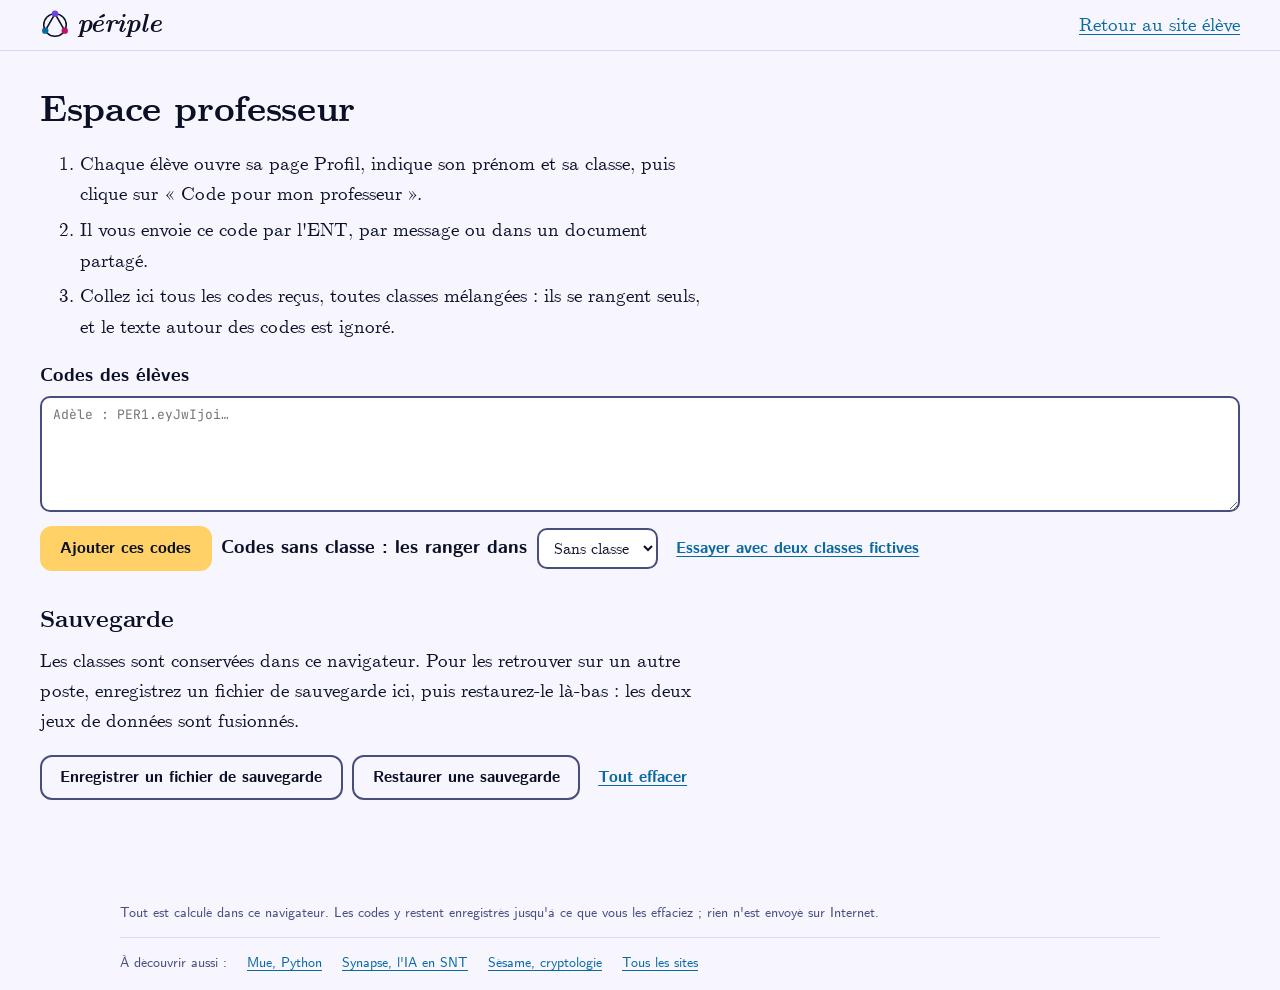
==== commit 444cacf8: "Ajoute dans le pied de page les liens vers le portail et les autres sites Co-Authored-By: Claude Fab" ====
--- a/prof.html
+++ b/prof.html
@@ -49,6 +49,13 @@
 </main>
 <footer class="pied">
   <span>Tout est calculé dans ce navigateur. Les codes y restent enregistrés jusqu'à ce que vous les effaciez ; rien n'est envoyé sur Internet.</span>
+  <nav class="famille" aria-label="Les autres sites">
+    <span>À découvrir aussi :</span>
+    <a href="https://stexsnt.github.io/python-lycee/">Mue, Python</a>
+    <a href="https://stexsnt.github.io/synapse/">Synapse, l'IA en SNT</a>
+    <a href="https://stexsnt.github.io/sesame/">Sésame, cryptologie</a>
+    <a href="https://stexsnt.github.io/">Tous les sites</a>
+  </nav>
 </footer>
 <script src="js/contenu.js"></script>
 <script src="js/escales-anciennes.js"></script>
--- a/css/style.css
+++ b/css/style.css
@@ -67,6 +67,9 @@
 
 main { max-width: 1120px; margin: 0 auto; padding: clamp(1.2rem, 3vw, 2.5rem) clamp(1rem, 4vw, 2.5rem); }
 .pied { max-width: 1120px; margin: 2rem auto 0; padding: 1rem clamp(1rem, 4vw, 2.5rem); color: var(--encre2); font-size: .9rem; display: flex; flex-wrap: wrap; gap: .5rem 1.5rem; }
+/* Liens vers le portail et les trois autres sites */
+.famille { flex-basis: 100%; display: flex; flex-wrap: wrap; gap: .3rem 1.25rem; padding-top: .8rem; margin-top: .3rem; border-top: 1px solid var(--trait); }
+.famille a { white-space: nowrap; }
 #etat-python::before { content: ""; display: inline-block; width: .6em; height: .6em; border-radius: 50%; margin-right: .4em; background: var(--soleil); }
 #etat-python[data-etat="pret"]::before { background: var(--ecaille); }
 #etat-python[data-etat="echec"]::before { background: var(--corail); }
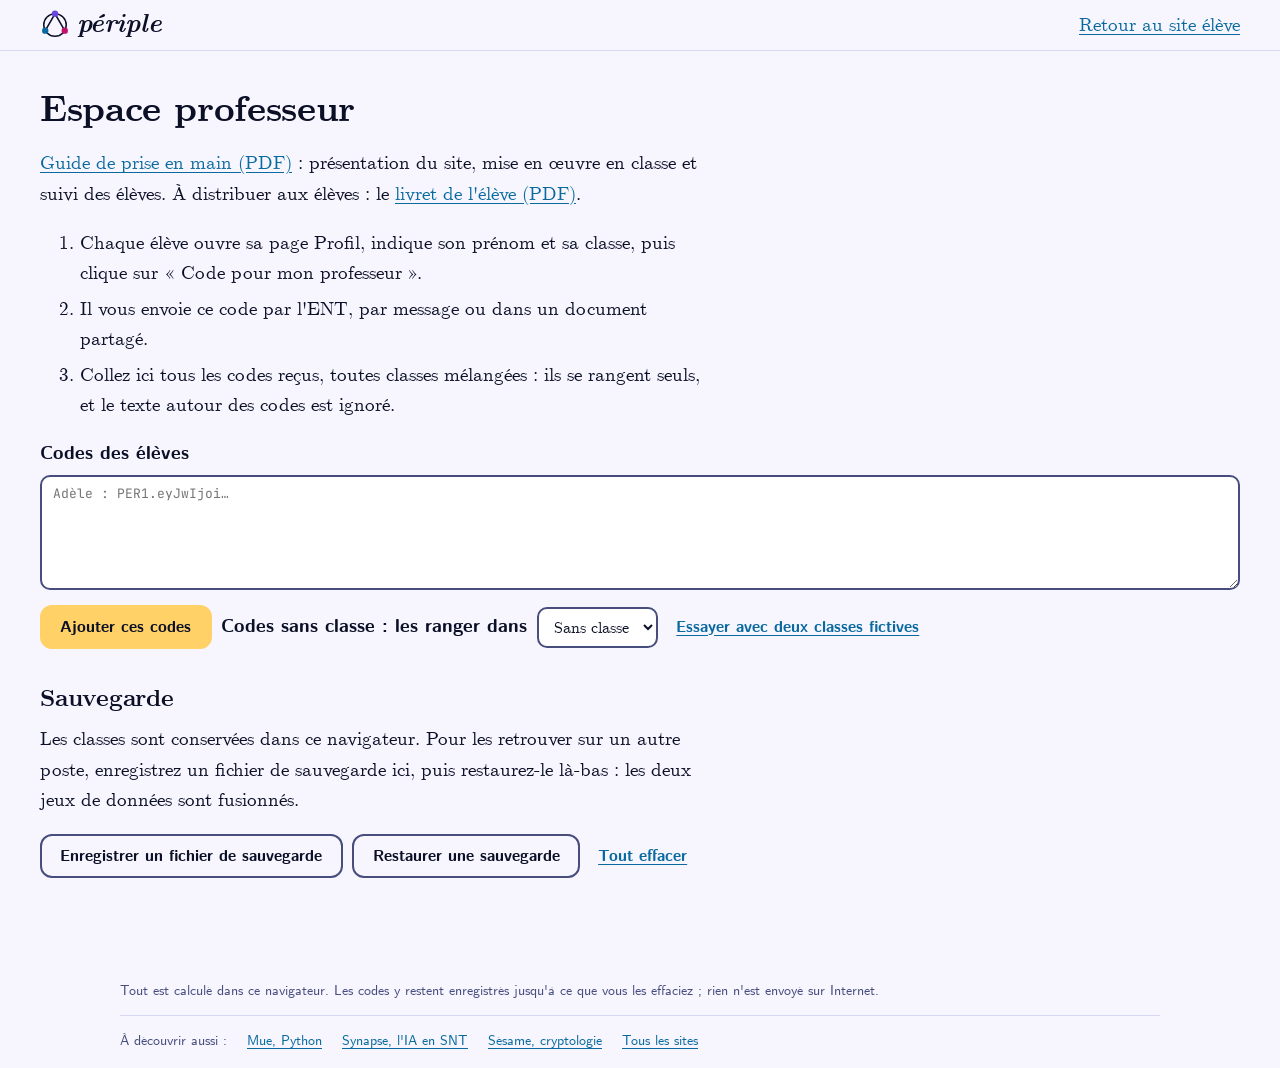
==== commit af8fad1d: "Ajoute le guide de prise en main pour l'enseignant, sans corrigé Lié depuis l'espace professeur et l" ====
--- a/prof.html
+++ b/prof.html
@@ -18,6 +18,7 @@
 </header>
 <main>
   <h1>Espace professeur</h1>
+  <p class="prose documents-prof"><a href="documents/guide-prise-en-main.pdf" target="_blank" rel="noopener">Guide de prise en main (PDF)</a> : présentation du site, mise en œuvre en classe et suivi des élèves. À distribuer aux élèves : le <a href="documents/livret-eleve.pdf" target="_blank" rel="noopener">livret de l'élève (PDF)</a>.</p>
   <ol class="prose">
     <li>Chaque élève ouvre sa page Profil, indique son prénom et sa classe, puis clique sur « Code pour mon professeur ».</li>
     <li>Il vous envoie ce code par l'ENT, par message ou dans un document partagé.</li>
@@ -32,7 +33,7 @@
     <button class="btn lien" id="exemple">Essayer avec deux classes fictives</button>
   </div>
   <p id="etat" class="muet" aria-live="polite"></p>
-  <nav id="onglets" class="onglets" role="tablist" aria-label="Classes"></nav>
+  <nav id="onglets" class="onglets" aria-label="Classes"></nav>
   <div id="nouvelle" class="gestion" hidden>
     <label for="nom-classe" class="en-ligne">Nom de la nouvelle classe</label>
     <input id="nom-classe" class="court" type="text" maxlength="12" placeholder="2DE4" autocomplete="off">
@@ -62,5 +63,7 @@
 <script src="js/escales-modernes.js"></script>
 <script src="js/bilan.js"></script>
 <script src="js/prof.js"></script>
+<script src="js/qrcode.min.js"></script>
+<script src="js/prof-plus.js"></script>
 </body>
 </html>
--- a/css/style.css
+++ b/css/style.css
@@ -72,6 +72,7 @@
 .famille a { white-space: nowrap; }
 #etat-python::before { content: ""; display: inline-block; width: .6em; height: .6em; border-radius: 50%; margin-right: .4em; background: var(--soleil); }
 #etat-python[data-etat="pret"]::before { background: var(--ecaille); }
+#etat-python[data-etat="repos"]::before { background: var(--encre2); opacity: .5; }
 #etat-python[data-etat="echec"]::before { background: var(--corail); }
 
 /* Boutons */
@@ -444,6 +445,7 @@
 /* Espace professeur : plusieurs classes */
 .onglets { display: flex; flex-wrap: wrap; gap: .3rem; margin: 2.2rem 0 0; border-bottom: 2px solid var(--trait); }
 .onglets:empty { display: none; }
+.onglets > [role="tablist"] { display: contents; }
 .onglets button { font: 700 1rem var(--texte); color: var(--encre2); background: none; border: 2px solid transparent; border-bottom: 0; border-radius: 10px 10px 0 0; padding: .55rem .9rem; margin-bottom: -2px; cursor: pointer; }
 .onglets button:hover { color: var(--encre); }
 .onglets button[aria-selected="true"] { color: var(--encre); background: var(--carte); border-color: var(--trait); }
@@ -980,3 +982,44 @@
   .dn { flex-basis: 5.4rem; }
 }
 .escales .epoque { display: none; }
+
+/* ----- Confort : rappel de sauvegarde et état de Python (js/confort.js) ----- */
+.rappel-sauv { position: fixed; z-index: 40; left: 1rem; bottom: 5.5rem; right: 1rem; max-width: 27rem; padding: 1rem 1.2rem; border: 1px solid var(--trait); border-left: 5px solid var(--soleil); border-radius: 14px; background: var(--carte); color: var(--encre); box-shadow: 0 10px 30px rgba(0, 0, 0, .22); display: grid; gap: .7rem; animation: pose .3s; }
+.rappel-sauv p { margin: 0; }
+.rappel-sauv .actions { margin: 0; display: flex; flex-wrap: wrap; gap: .5rem; align-items: center; }
+#etat-python .reessayer { min-height: 0; padding: 0 .2rem; font-size: inherit; }
+@media (min-width: 761px) { .rappel-sauv { bottom: 1rem; left: auto; } }
+
+/* ----- Espace professeur : QR code du lien de classe et impression (js/prof-plus.js) ----- */
+.qr-lien { display: flex; flex-wrap: wrap; align-items: center; gap: .8rem 1.2rem; margin-top: .8rem; }
+.qr-lien .qr { display: block; width: 8.5rem; flex: none; border-radius: 8px; overflow: hidden; border: 1px solid var(--trait); }
+.qr svg { display: block; width: 100%; height: auto; }
+dialog.projection { border: 0; border-radius: 20px; padding: clamp(1.2rem, 4vw, 2.5rem); background: #fff; color: #14213D; text-align: center; max-width: min(92vw, 44rem); font-family: var(--ui, var(--texte)); }
+dialog.projection::backdrop { background: rgba(8, 12, 30, .82); }
+dialog.projection h2 { margin: 0 0 .6rem; font-size: clamp(1.8rem, 5vw, 3rem); color: #14213D; }
+dialog.projection .qr { width: min(70vh, 76vw, 30rem); margin: 0 auto; }
+dialog.projection p { margin: .8rem 0 0; font-size: clamp(1.05rem, 2.4vw, 1.5rem); color: #14213D; }
+dialog.projection .adresse { font-family: var(--mono); font-size: clamp(.8rem, 1.6vw, 1.05rem); overflow-wrap: anywhere; color: #4A5672; }
+dialog.projection form { margin-top: 1.2rem; }
+@media print {
+  .prof { background: #fff; color: #000; }
+  .prof .entete, .prof .pied, .prof main > :not(#resultats), .prof #resultats .actions, .prof #resultats .gestion, .prof #resultats details, .prof #lien-txt, .prof #resultats .ligne-outils, .prof #detail .actions { display: none !important; }
+  .prof main { max-width: none; margin: 0; padding: 0; }
+  .prof .defile { overflow: visible; border: 0; }
+  .prof table.classe, .prof table.etapes { font-size: 8.5pt; color: #000; }
+  .prof table.classe th, .prof table.classe td { border: 1px solid #999; }
+  .prof table.classe button { all: unset; font: inherit; font-weight: 700; }
+  .prof h2 { color: #000; break-after: avoid; }
+  @page { size: A4 landscape; margin: 12mm; }
+}
+
+/* ----- Lien vers le livret de l'élève, sous les boutons de l'accueil ----- */
+.livret-lien { margin: 1.4rem 0 0; font-size: .95rem; color: var(--encre2); max-width: 34rem; font-family: var(--ui, var(--texte)); }
+.livret-lien a { color: inherit; font-weight: 700; text-underline-offset: 3px; }
+
+/* ----- Contrastes relevés par l'audit d'accessibilité (WCAG AA) ----- */
+[data-theme="clair"] .pb-jour { color: #8F6400; }
+
+/* ----- Graphiques matplotlib affichés dans la console ----- */
+.cons img.figure { display: block; max-width: 100%; height: auto; margin: .6rem 0; background: #fff; border-radius: 10px; border: 1px solid var(--trait); }
+#etat-python[data-etat="paquets"]::before { background: var(--soleil); }
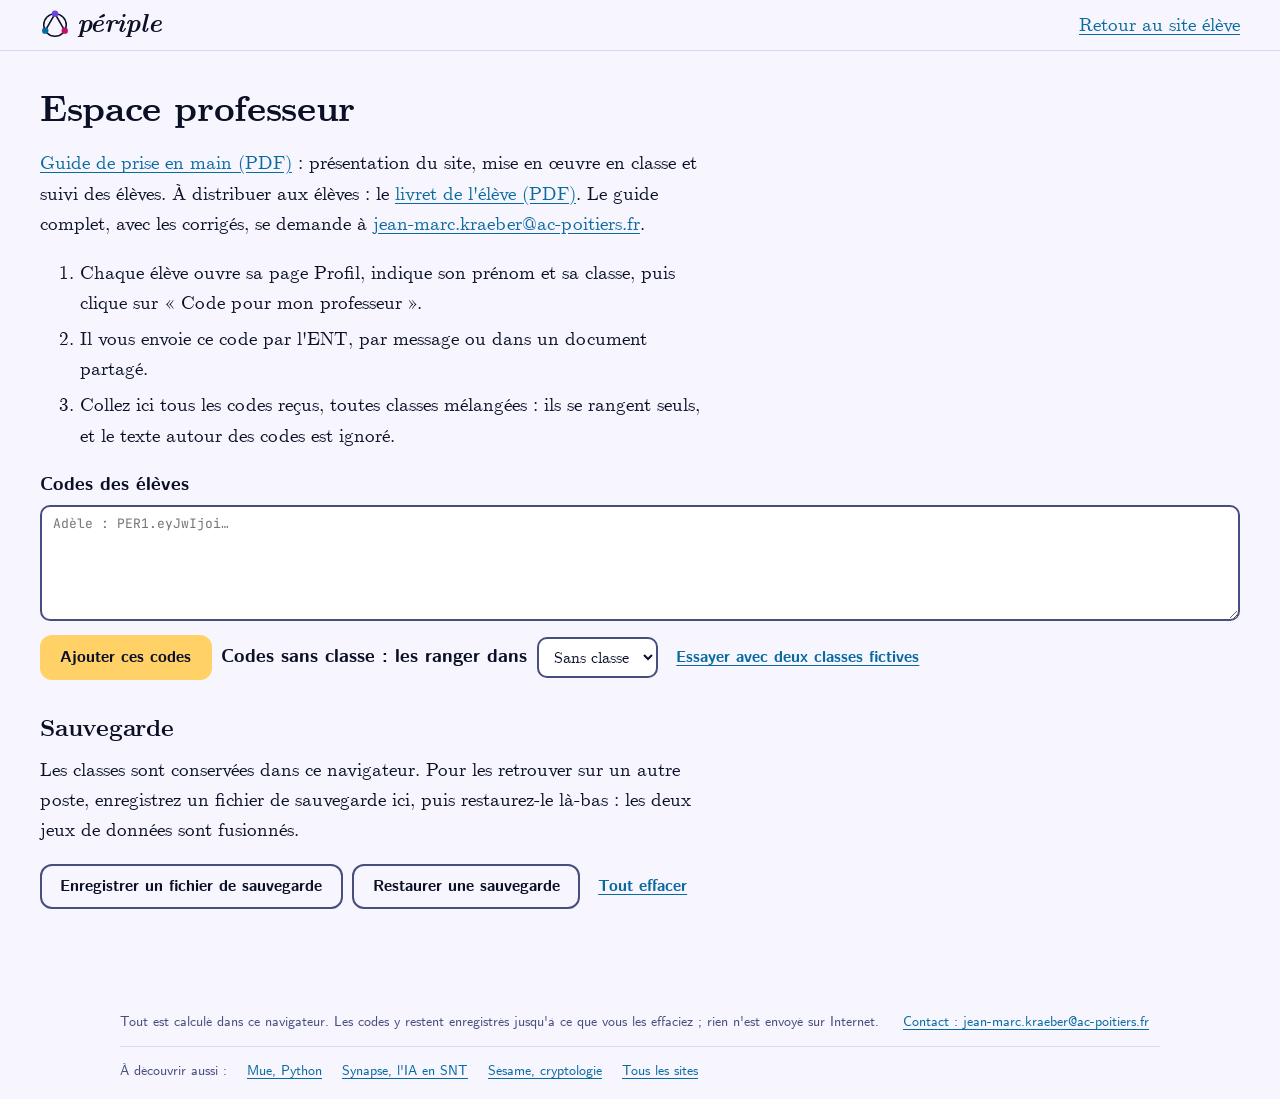
==== commit 9a26bb1e: "Ajoute l'aperçu au partage et l'adresse de contact Co-Authored-By: Claude Fable 5.2 <noreply@anthrop" ====
--- a/prof.html
+++ b/prof.html
@@ -18,7 +18,7 @@
 </header>
 <main>
   <h1>Espace professeur</h1>
-  <p class="prose documents-prof"><a href="documents/guide-prise-en-main.pdf" target="_blank" rel="noopener">Guide de prise en main (PDF)</a> : présentation du site, mise en œuvre en classe et suivi des élèves. À distribuer aux élèves : le <a href="documents/livret-eleve.pdf" target="_blank" rel="noopener">livret de l'élève (PDF)</a>.</p>
+  <p class="prose documents-prof"><a href="documents/guide-prise-en-main.pdf" target="_blank" rel="noopener">Guide de prise en main (PDF)</a> : présentation du site, mise en œuvre en classe et suivi des élèves. À distribuer aux élèves : le <a href="documents/livret-eleve.pdf" target="_blank" rel="noopener">livret de l'élève (PDF)</a>. Le guide complet, avec les corrigés, se demande à <a href="mailto:jean-marc.kraeber@ac-poitiers.fr">jean-marc.kraeber@ac-poitiers.fr</a>.</p>
   <ol class="prose">
     <li>Chaque élève ouvre sa page Profil, indique son prénom et sa classe, puis clique sur « Code pour mon professeur ».</li>
     <li>Il vous envoie ce code par l'ENT, par message ou dans un document partagé.</li>
@@ -50,6 +50,7 @@
 </main>
 <footer class="pied">
   <span>Tout est calculé dans ce navigateur. Les codes y restent enregistrés jusqu'à ce que vous les effaciez ; rien n'est envoyé sur Internet.</span>
+  <a href="mailto:jean-marc.kraeber@ac-poitiers.fr">Contact : jean-marc.kraeber@ac-poitiers.fr</a>
   <nav class="famille" aria-label="Les autres sites">
     <span>À découvrir aussi :</span>
     <a href="https://stexsnt.github.io/python-lycee/">Mue, Python</a>
